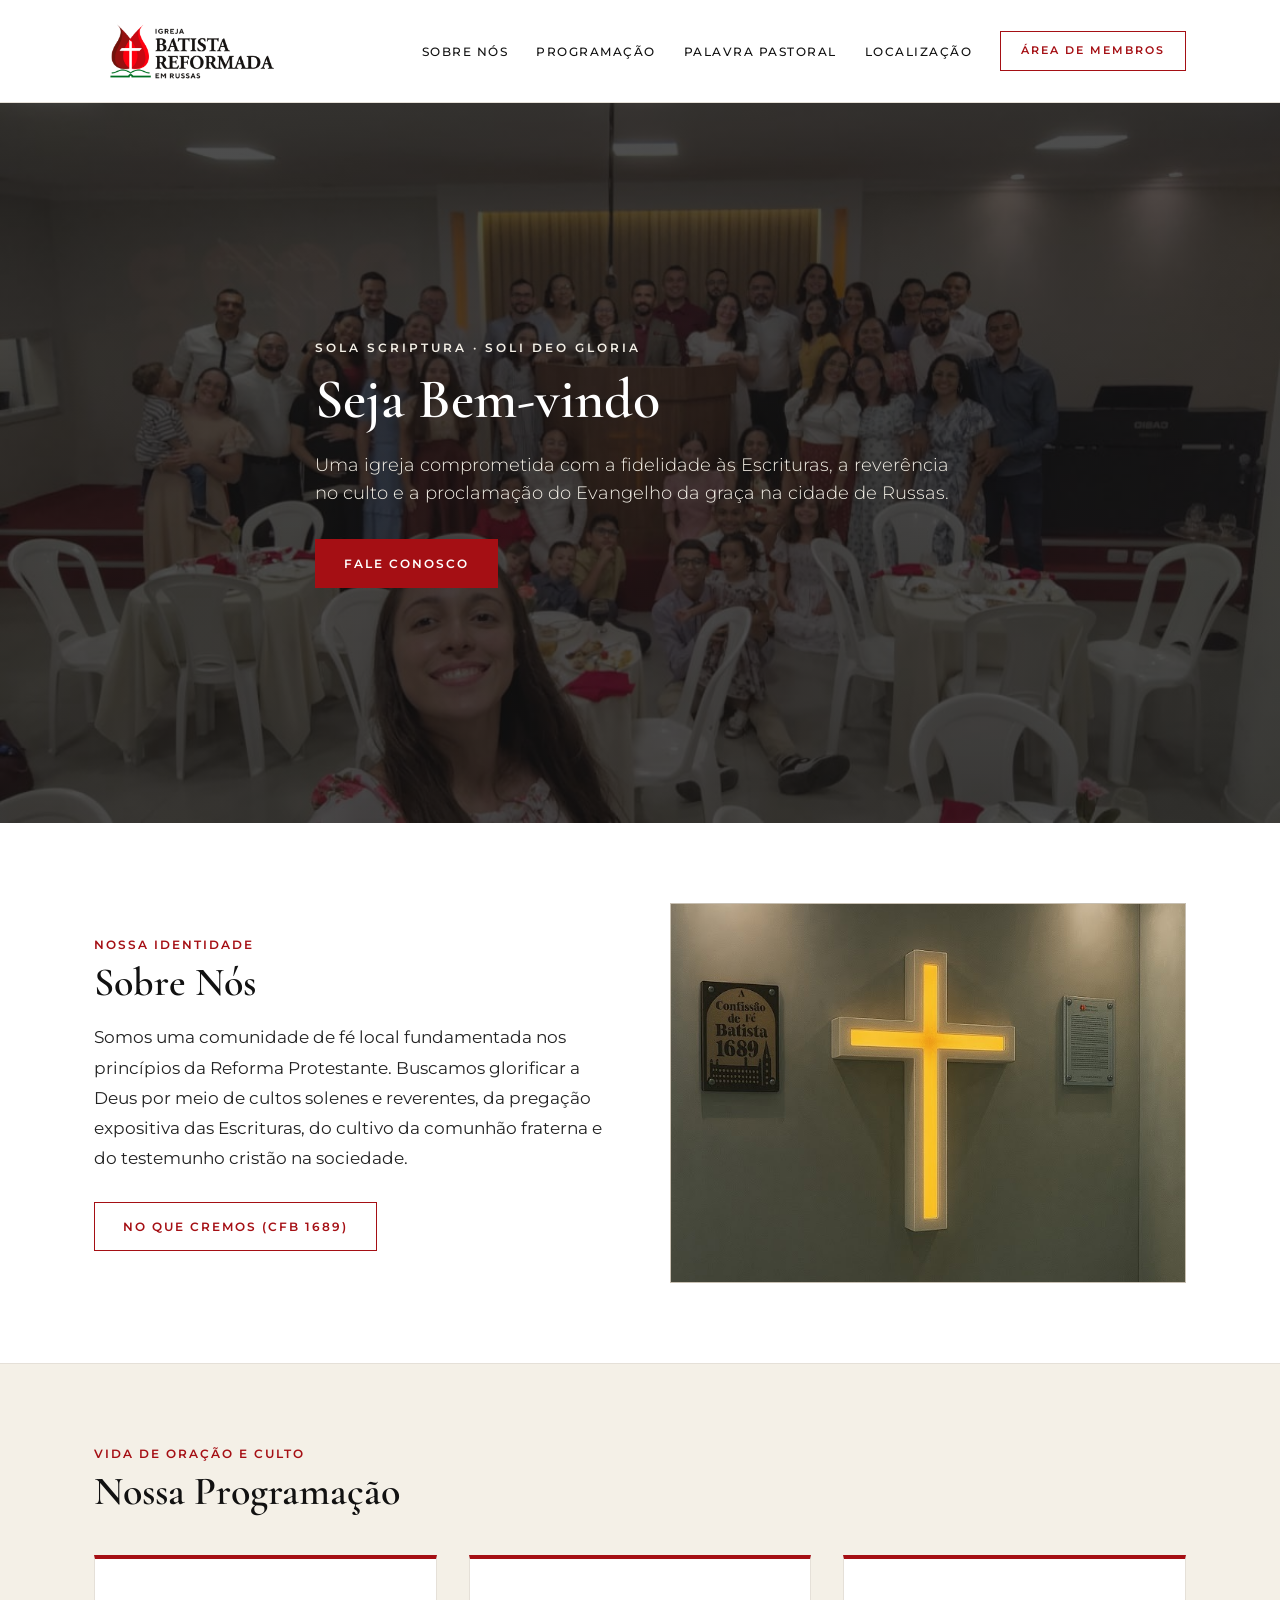
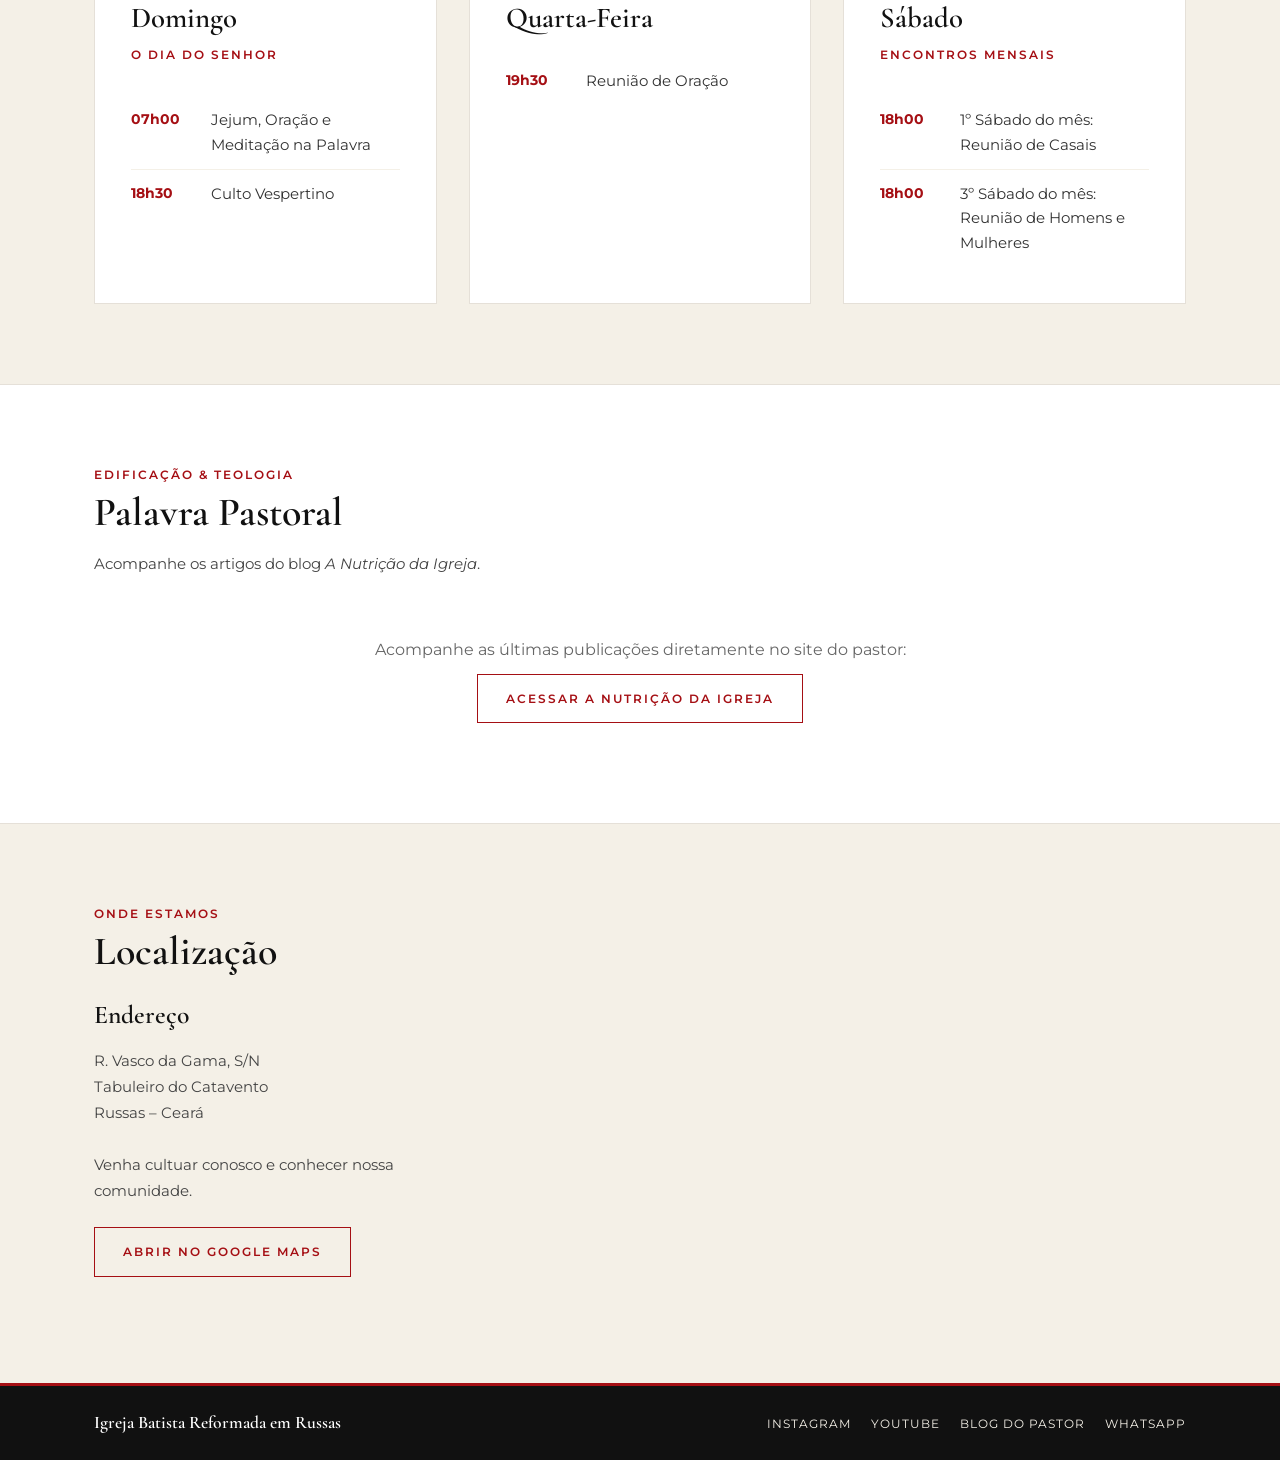
==== site/index.html @ bd8c560e "Add files via upload" ====
<!DOCTYPE html>
<html lang="pt-BR">
<head>
    <meta charset="UTF-8">
    <meta name="viewport" content="width=device-width, initial-scale=1.0">
    <link rel="icon" type="image/png" href="img/favicon.png">
    <title>IBR Russas</title>

    <link rel="preconnect" href="https://fonts.googleapis.com">
    <link rel="preconnect" href="https://fonts.gstatic.com" crossorigin>
    <link href="https://fonts.googleapis.com/css2?family=Cormorant+Garamond:wght@400;600;700&family=Montserrat:wght@400;500;600;700&display=swap" rel="stylesheet">

    <style>
        :root {
            --vermelho-profundo: #A50F14;
            --vermelho-vivo: #F20D18;
            --bordo: #6F1012;
            --verde-institucional: #087C2B;
            --preto: #111111;
            --branco: #FFFFFF;
            --marfim: #F4F0E7;
            --cinza-suave: #E5E0D8;
            
            --fonte-display: 'Cormorant Garamond', Georgia, serif;
            --fonte-sans: 'Montserrat', -apple-system, BlinkMacSystemFont, sans-serif;
        }

        * {
            margin: 0;
            padding: 0;
            box-sizing: border-box;
        }

        html {
            scroll-behavior: smooth;
        }

        body {
            font-family: var(--fonte-sans);
            background-color: var(--branco);
            color: var(--preto);
            line-height: 1.6;
            -webkit-font-smoothing: antialiased;
        }

        h1, h2, h3, h4 {
            font-family: var(--fonte-display);
            font-weight: 600;
            color: var(--preto);
        }

        a {
            text-decoration: none;
            color: inherit;
            transition: all 0.3s ease;
        }

        img {
            max-width: 100%;
            height: auto;
            display: block;
        }

        .container {
            max-width: 1140px;
            margin: 0 auto;
            padding: 0 24px;
        }

        .btn {
            display: inline-block;
            font-family: var(--fonte-sans);
            font-size: 0.75rem;
            font-weight: 600;
            text-transform: uppercase;
            letter-spacing: 2px;
            padding: 14px 28px;
            border: 1px solid transparent;
            cursor: pointer;
            transition: all 0.3s ease;
        }

        .btn-primary {
            background-color: var(--vermelho-profundo);
            color: var(--branco);
        }

        .btn-primary:hover {
            background-color: var(--bordo);
        }

        .btn-outline {
            border-color: var(--vermelho-profundo);
            color: var(--vermelho-profundo);
            background: transparent;
        }

        .btn-outline:hover {
            background-color: var(--vermelho-profundo);
            color: var(--branco);
        }

        .img-placeholder {
            background-color: #DCD6CD;
            border: 1px solid #C8C0B3;
            display: flex;
            align-items: center;
            justify-content: center;
            color: #666;
            font-size: 0.85rem;
            text-transform: uppercase;
            letter-spacing: 1px;
            min-height: 250px;
        }

        /*HEADER*/
        header {
            background-color: var(--branco);
            border-bottom: 1px solid var(--cinza-suave);
            position: sticky;
            top: 0;
            z-index: 1000;
        }

        .header-container {
            display: flex;
            justify-content: space-between;
            align-items: center;
            padding: 16px 24px;
        }

        .logo-text {
            font-family: var(--fonte-display);
            font-size: 1.3rem;
            font-weight: 700;
            color: var(--vermelho-profundo);
            text-transform: uppercase;
            letter-spacing: 1px;
            line-height: 1.1;
        }

        .logo-text span {
            display: block;
            font-family: var(--fonte-sans);
            font-size: 0.65rem;
            color: var(--preto);
            letter-spacing: 2px;
            margin-top: 2px;
        }

        nav ul {
            display: flex;
            list-style: none;
            gap: 28px;
            align-items: center;
        }

        nav a {
            font-size: 0.75rem;
            text-transform: uppercase;
            letter-spacing: 1.5px;
            font-weight: 500;
            color: var(--preto);
        }

        nav a:hover {
            color: var(--vermelho-profundo);
        }

        .nav-btn {
            font-size: 0.7rem;
            padding: 10px 20px;
        }

        /*BANNER PRINCIPAL*/
        .hero {
            position: relative;
            min-height: 80vh;
            display: flex;
            align-items: center;
            background: linear-gradient(rgba(17, 17, 17, 0.75), rgba(17, 17, 17, 0.75)), 
                        url('img/Banner.jpeg') center/cover no-repeat;
            background-color: var(--preto);
            color: var(--branco);
            padding: 80px 0;
        }

        .hero-content {
            max-width: 650px;
        }

        .hero-subtitle {
            font-size: 0.75rem;
            text-transform: uppercase;
            letter-spacing: 3px;
            color: var(--marfim);
            font-weight: 600;
            margin-bottom: 12px;
            display: block;
        }

        .hero-title {
            font-size: 3.5rem;
            line-height: 1.1;
            margin-bottom: 20px;
            color: var(--branco);
        }

        .hero-description {
            font-size: 1.1rem;
            color: var(--marfim);
            margin-bottom: 32px;
            font-weight: 300;
        }

        /* SOBRE NÓS E SEÇÕES */
        .about {
            padding: 80px 0;
        }

        .about-grid {
            display: grid;
            grid-template-columns: 1fr 1fr;
            gap: 60px;
            align-items: center;
        }

        .section-tag {
            font-size: 0.75rem;
            text-transform: uppercase;
            letter-spacing: 2px;
            color: var(--vermelho-profundo);
            font-weight: 600;
            display: block;
            margin-bottom: 4px;
        }

        .section-title {
            font-size: 2.5rem;
            margin-bottom: 16px;
            line-height: 1.2;
        }

        .about-text {
            font-size: 1.05rem;
            color: #222;
            line-height: 1.8;
            margin-bottom: 28px;
        }

        .about-image {
            height: 380px;
            width: 100%;
        }

        /* PROGRAMAÇÃO E BLOG */
        .schedule {
            background-color: var(--marfim);
            padding: 80px 0;
            border-top: 1px solid var(--cinza-suave);
            border-bottom: 1px solid var(--cinza-suave);
        }

        .schedule-header {
            margin-bottom: 40px;
        }

        .schedule-grid {
            display: grid;
            grid-template-columns: repeat(auto-fit, minmax(300px, 1fr));
            gap: 32px;
        }

        .schedule-card {
            background-color: var(--branco);
            padding: 36px;
            border: 1px solid var(--cinza-suave);
            border-top: 4px solid var(--vermelho-profundo);
            display: flex;
            flex-direction: column;
            justify-content: flex-start; /* Alinha todo o conteúdo no topo */
            gap: 12px;                  /* Garante um espaçamento uniforme interno */
        }

        .schedule-card h3 {
            font-size: 1.8rem;
            margin-bottom: 4px;
        }

        .schedule-card .day-subtitle {
            font-size: 0.75rem;
            text-transform: uppercase;
            letter-spacing: 2px;
            color: var(--vermelho-profundo);
            font-weight: 600;
            margin-bottom: 20px;
            display: block;
        }

        .schedule-item {
            display: flex;
            gap: 20px;
            padding: 12px 0;
            border-bottom: 1px solid var(--marfim);
        }

        .schedule-item:last-child {
            border-bottom: none;
        }

        .schedule-time {
            font-family: var(--fonte-sans);
            font-weight: 700;
            font-size: 0.9rem;
            color: var(--vermelho-profundo);
            min-width: 60px;
        }

        .schedule-desc {
            font-size: 0.95rem;
            color: #333;
        }

        /* LOCALIZAÇÃO */
        .location {
            padding: 80px 0;
        }

        .location-grid {
            display: grid;
            grid-template-columns: 1fr 2fr;
            gap: 48px;
            margin-top: 20px;
        }

        .location-info h3 {
            font-size: 1.6rem;
            margin-bottom: 12px;
        }

        .location-info p {
            color: #444;
            font-size: 0.95rem;
            margin-bottom: 24px;
            line-height: 1.7;
        }

        .map-frame {
            width: 100%;
            height: 300px;
            border: 1px solid var(--cinza-suave);
        }

        /* FOOTER */
        footer {
            background-color: var(--preto);
            color: var(--marfim);
            padding: 24px 0;
            border-top: 3px solid var(--vermelho-profundo);
        }

        .footer-flex {
            display: flex;
            justify-content: space-between;
            align-items: center;
        }

        .footer-brand h2 {
            color: var(--branco);
            font-size: 1.1rem;
            line-height: 1.2;
        }

        .footer-brand p {
            font-size: 0.65rem;
            text-transform: uppercase;
            letter-spacing: 1.5px;
            color: #888;
            margin-top: 2px;
        }

        .social-links {
            display: flex;
            gap: 20px;
            list-style: none;
        }

        .social-links a {
            color: var(--marfim);
            font-size: 0.75rem;
            text-transform: uppercase;
            letter-spacing: 1px;
        }

        .social-links a:hover {
            color: var(--vermelho-profundo);
        }

        @media (max-width: 900px) {
            .about-grid, .location-grid {
                grid-template-columns: 1fr;
                gap: 32px;
            }

            .hero-title {
                font-size: 2.5rem;
            }

            .footer-flex {
                flex-direction: column;
                gap: 16px;
                text-align: center;
            }

            nav ul {
                display: none;
            }
        }
    </style>
</head>
<body>

    <!-- CABEÇALHO -->
    <header>
        <div class="container header-container">
            <a href="#" class="logo">
                <img src="img\Logo Horizontal Fonte Preta.png" alt="logo" style="height: 70px; margin-left: 12px;">
            </a>

            <nav>
                <ul>
                    <li><a href="#sobre">Sobre Nós</a></li>
                    <li><a href="#programacao">Programação</a></li>
                    <li><a href="#blog">Palavra Pastoral</a></li>
                    <li><a href="#localizacao">Localização</a></li>
                    <li>
                        <a href="#" class="btn btn-outline nav-btn">Área de Membros</a>
                    </li>
                </ul>
            </nav>
        </div>
    </header>

    <main>
        <!-- BANNER COM IMAGEM DE FUNDO -->
        <section class="hero">
            <div class="container">
                <div class="hero-content">
                    <span class="hero-subtitle">Sola Scriptura · Soli Deo Gloria</span>
                    <h1 class="hero-title">Seja Bem-vindo</h1>
                    <p class="hero-description">
                        Uma igreja comprometida com a fidelidade às Escrituras, a reverência no culto e a proclamação do Evangelho da graça na cidade de Russas.
                    </p>
                    <a href="https://wa.me/5588988250560" target="_blank" rel="noopener noreferrer" class="btn btn-primary">
                        Fale Conosco
                    </a>
                </div>
            </div>
        </section>

        <!-- SOBRE NÓS -->
        <section id="sobre" class="about">
            <div class="container about-grid">
                <div class="about-content">
                    <span class="section-tag">Nossa Identidade</span>
                    <h2 class="section-title">Sobre Nós</h2>
                    <p class="about-text">
                        Somos uma comunidade de fé local fundamentada nos princípios da Reforma Protestante. Buscamos glorificar a Deus por meio de cultos solenes e reverentes, da pregação expositiva das Escrituras, do cultivo da comunhão fraterna e do testemunho cristão na sociedade.
                    </p>
                    <a href="https://oestandartedecristo.com/wp-content/uploads/2019/04/Confiss%C3%A3o-de-F%C3%A9-Batista-de-1689-Um-Catecismo-Puritano-por-C.H.-Spurgeon-Vers%C3%A3o-EC.pdf" target="_blank" rel="noopener noreferrer" class="btn btn-outline">
                        No que Cremos (CFB 1689)
                    </a>
                </div>
                <div class="about-image">
                    <div class="img-placeholder" style="height: 100%;">
                        <img src="img\Cruz.jpg" alt="Foto Interna da Igreja" style="height: 100%; width: 100%; object-fit: cover; object-position: center">
                    </div>
                </div>
            </div>
        </section>

        <!-- PROGRAMAÇÃO -->
        <section id="programacao" class="schedule">
            <div class="container">
                <div class="schedule-header">
                    <span class="section-tag">Vida de Oração e Culto</span>
                    <h2 class="section-title">Nossa Programação</h2>
                </div>

                <div class="schedule-grid">
                    <!-- Domingo -->
                    <div class="schedule-card">
                        <div>
                            <h3>Domingo</h3>
                            <span class="day-subtitle">O Dia do Senhor</span>
                        </div>
                        <div>
                            <div class="schedule-item">
                                <span class="schedule-time">07h00</span>
                                <span class="schedule-desc">Jejum, Oração e Meditação na Palavra</span>
                            </div>
                            <div class="schedule-item">
                                <span class="schedule-time">18h30</span>
                                <span class="schedule-desc">Culto Vespertino</span>
                            </div>
                        </div>
                    </div>

                    <!-- Quarta-Feira -->
                    <div class="schedule-card">
                        <div>
                            <h3>Quarta-Feira</h3>
                        </div>
                        <div>
                            <div class="schedule-item">
                                <span class="schedule-time">19h30</span>
                                <span class="schedule-desc">Reunião de Oração</span>
                            </div>
                        </div>
                    </div>

                    <!-- Sábado -->
                    <div class="schedule-card">
                        <div>
                            <h3>Sábado</h3>
                            <span class="day-subtitle">Encontros Mensais</span>
                        </div>
                        <div>
                            <div class="schedule-item">
                                <span class="schedule-time">18h00</span>
                                <span class="schedule-desc">1º Sábado do mês: Reunião de Casais</span>
                            </div>
                            <div class="schedule-item">
                                <span class="schedule-time">18h00</span>
                                <span class="schedule-desc">3º Sábado do mês: Reunião de Homens e Mulheres</span>
                            </div>
                        </div>
                    </div>
                </div>
            </div>
        </section>

        <!-- SEÇÃO BLOG DO PASTOR (PALAVRA PASTORAL) -->
        <section id="blog" class="about" style="background-color: var(--branco);">
            <div class="container">
                <div class="schedule-header">
                    <span class="section-tag">Edificação & Teologia</span>
                    <h2 class="section-title">Palavra Pastoral</h2>
                    <p style="color: #444; font-size: 0.95rem; margin-top: 4px;">
                        Acompanhe os artigos do blog <em>A Nutrição da Igreja</em>.
                    </p>
                </div>

                <div id="blog-posts-container" class="schedule-grid">
                    <p style="color: #666; font-style: italic;">Carregando os artigos recentes...</p>
                </div>
            </div>
        </section>

        <!-- LOCALIZAÇÃO -->
        <section id="localizacao" class="location" style="background-color: var(--marfim); border-top: 1px solid var(--cinza-suave);">
            <div class="container">
                <span class="section-tag">Onde Estamos</span>
                <h2 class="section-title">Localização</h2>

                <div class="location-grid">
                    <div class="location-info">
                        <h3>Endereço</h3>
                        <p>
                            R. Vasco da Gama, S/N<br>
                            Tabuleiro do Catavento<br>
                            Russas – Ceará<br><br>
                            Venha cultuar conosco e conhecer nossa comunidade.
                        </p>
                        <!-- Botão com o link exato fornecido -->
                        <a href="https://maps.app.goo.gl/zokhTsMsdUJMQXrx9" target="_blank" rel="noopener noreferrer" class="btn btn-outline">
                            Abrir no Google Maps
                        </a>
                    </div>
                    <div class="location-media">
                        <!-- Mapa Interativo apontando para a localização da igreja -->
                        <iframe 
                            class="map-frame"
                            src="https://maps.google.com/maps?q=Igreja+Batista+Reformada+em+Russas,+R.+Vasco+da+Gama,+Tabuleiro+do+Catavento,+Russas+-+CE&t=&z=17&ie=UTF8&iwloc=&output=embed" 
                            width="100%" 
                            height="300" 
                            style="border:0;" 
                            allowfullscreen="" 
                            loading="lazy" 
                            referrerpolicy="no-referrer-when-downgrade">
                        </iframe>
                    </div>
                </div>
            </div>
        </section>
    </main>

    <!-- RODAPÉ -->
    <footer>
        <div class="container footer-flex">
            <div class="footer-brand">
                <h2>Igreja Batista Reformada em Russas</h2>
            </div>

            <ul class="social-links">
                <li><a href="https://www.instagram.com/ibrrussas/" target="_blank">Instagram</a></li>
                <li><a href="https://www.youtube.com/@ibrrussas" target="_blank">YouTube</a></li>
                <li><a href="https://anutricaodaigreja.com/blog/" target="_blank">Blog do Pastor</a></li>
                <li><a href="https://wa.me/5588988250560" target="_blank">WhatsApp</a></li>
            </ul>
        </div>
    </footer>

<!-- SCRIPT DE INTEGRAÇÃO DIRETA VIA API NATIVA DO WORDPRESS -->
<script>
    document.addEventListener('DOMContentLoaded', () => {
        // Endereço da API nativa do WordPress do blog
        const wpApiUrl = 'https://anutricaodaigreja.com/blog/wp-json/wp/v2/posts?per_page=3';

        fetch(wpApiUrl)
            .then(response => {
                if (!response.ok) throw new Error('Não foi possível conectar ao blog');
                return response.json();
            })
            .then(posts => {
                const container = document.getElementById('blog-posts-container');
                
                if (!posts || posts.length === 0) {
                    container.innerHTML = '<p style="color: #666;">Nenhum artigo encontrado no momento.</p>';
                    return;
                }

                container.innerHTML = '';

                posts.forEach(post => {
                    // Formata a data do post
                    const dateFormatted = new Date(post.date).toLocaleDateString('pt-BR', {
                        day: '2-digit',
                        month: 'short',
                        year: 'numeric'
                    });

                    // Remove tags HTML do resumo e limita o tamanho
                    const tempDiv = document.createElement('div');
                    tempDiv.innerHTML = post.excerpt.rendered;
                    const cleanSnippet = tempDiv.textContent.trim().substring(0, 110) + '...';

                    // Constrói o card seguindo o Design System
                    const card = document.createElement('div');
                    card.className = 'schedule-card';
                    card.style.borderTopColor = 'var(--bordo)';
                    card.innerHTML = `
                        <div>
                            <span class="day-subtitle">${dateFormatted}</span>
                            <h3 style="font-size: 1.35rem; margin-bottom: 12px; line-height: 1.25;">${post.title.rendered}</h3>
                            <p style="font-size: 0.9rem; color: #444; margin-bottom: 20px; line-height: 1.6;">${cleanSnippet}</p>
                        </div>
                        <div>
                            <a href="${post.link}" target="_blank" rel="noopener noreferrer" class="btn btn-outline" style="padding: 10px 18px; font-size: 0.65rem; width: 100%; text-align: center;">
                                Ler no Blog &rarr;
                            </a>
                        </div>
                    `;
                    container.appendChild(card);
                });
            })
            .catch(err => {
                console.error('Erro ao carregar o blog:', err);
                const container = document.getElementById('blog-posts-container');
                container.innerHTML = `
                    <div style="grid-column: 1 / -1; text-align: center; padding: 20px;">
                        <p style="color: #666; margin-bottom: 12px;">Acompanhe as últimas publicações diretamente no site do pastor:</p>
                        <a href="https://anutricaodaigreja.com/blog/" target="_blank" rel="noopener noreferrer" class="btn btn-outline">
                            Acessar A Nutrição da Igreja
                        </a>
                    </div>
                `;
            });
    });
</script>
</body>
</html>
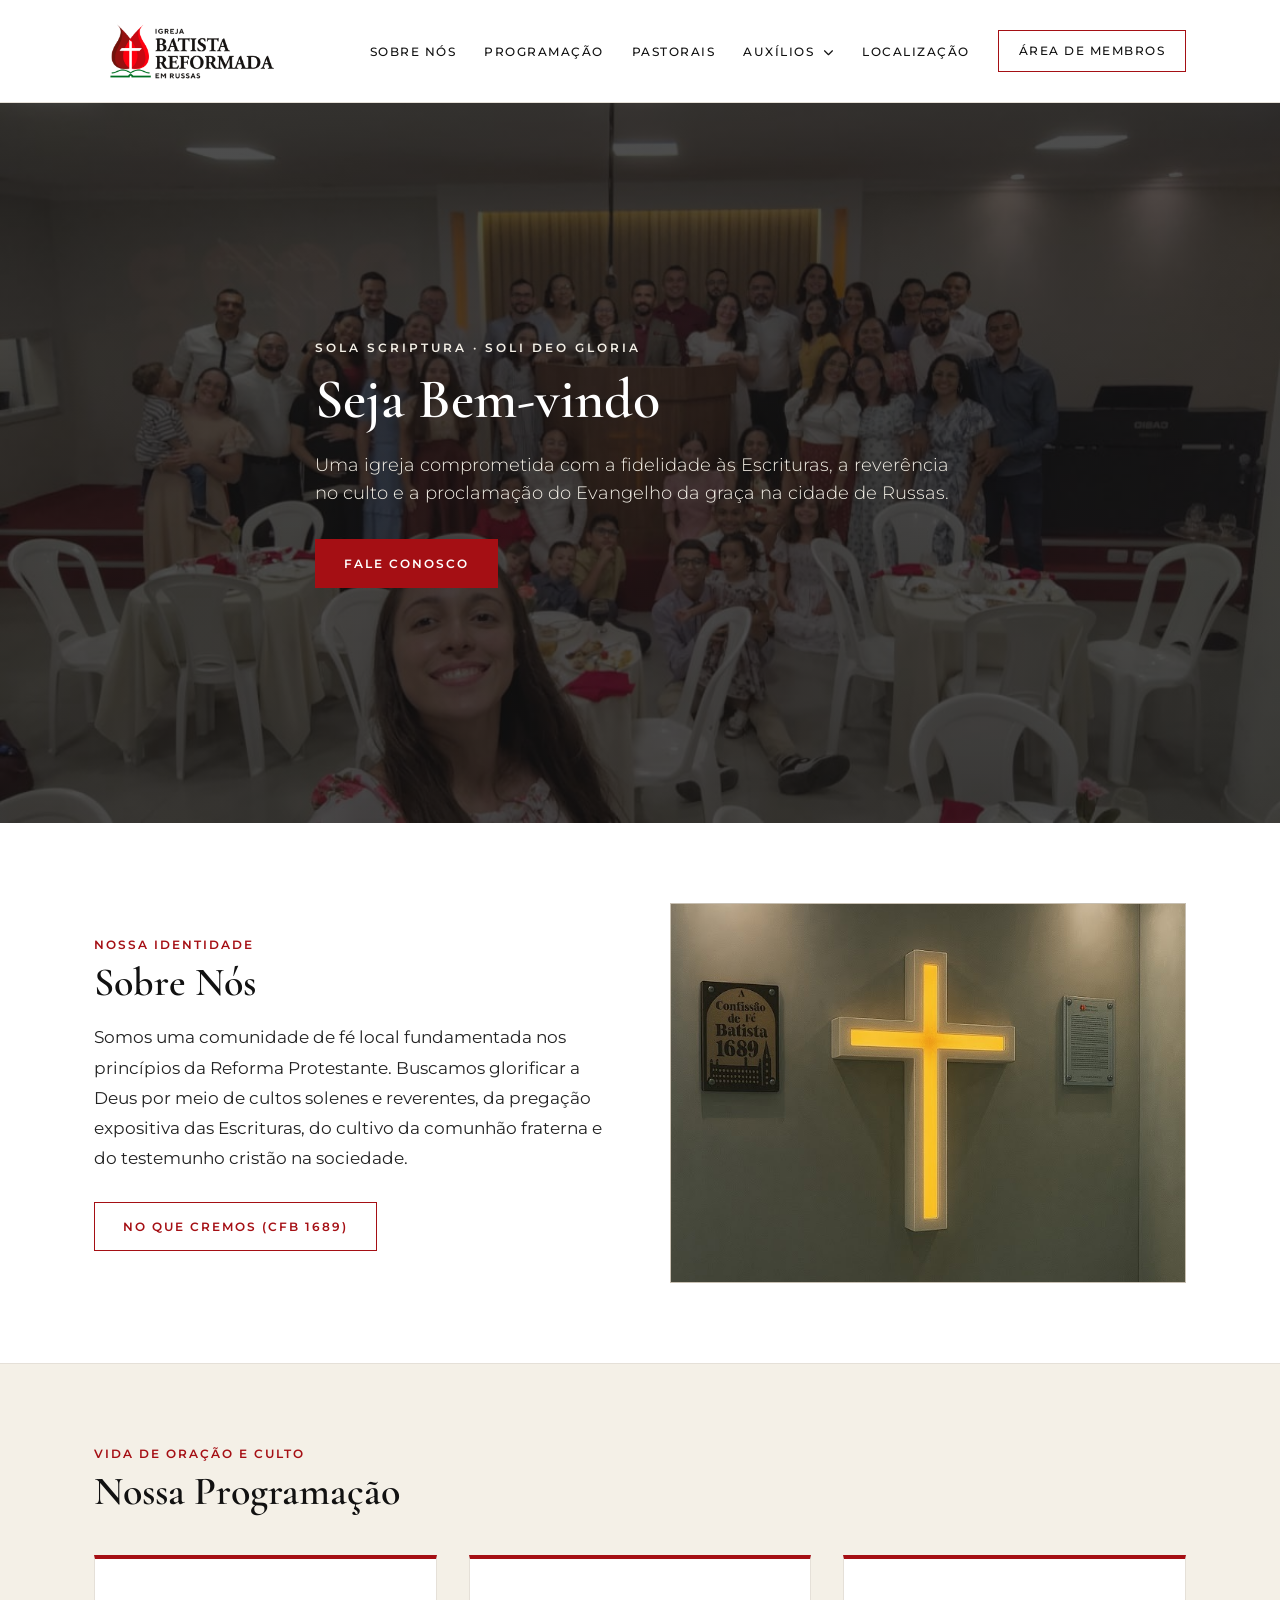
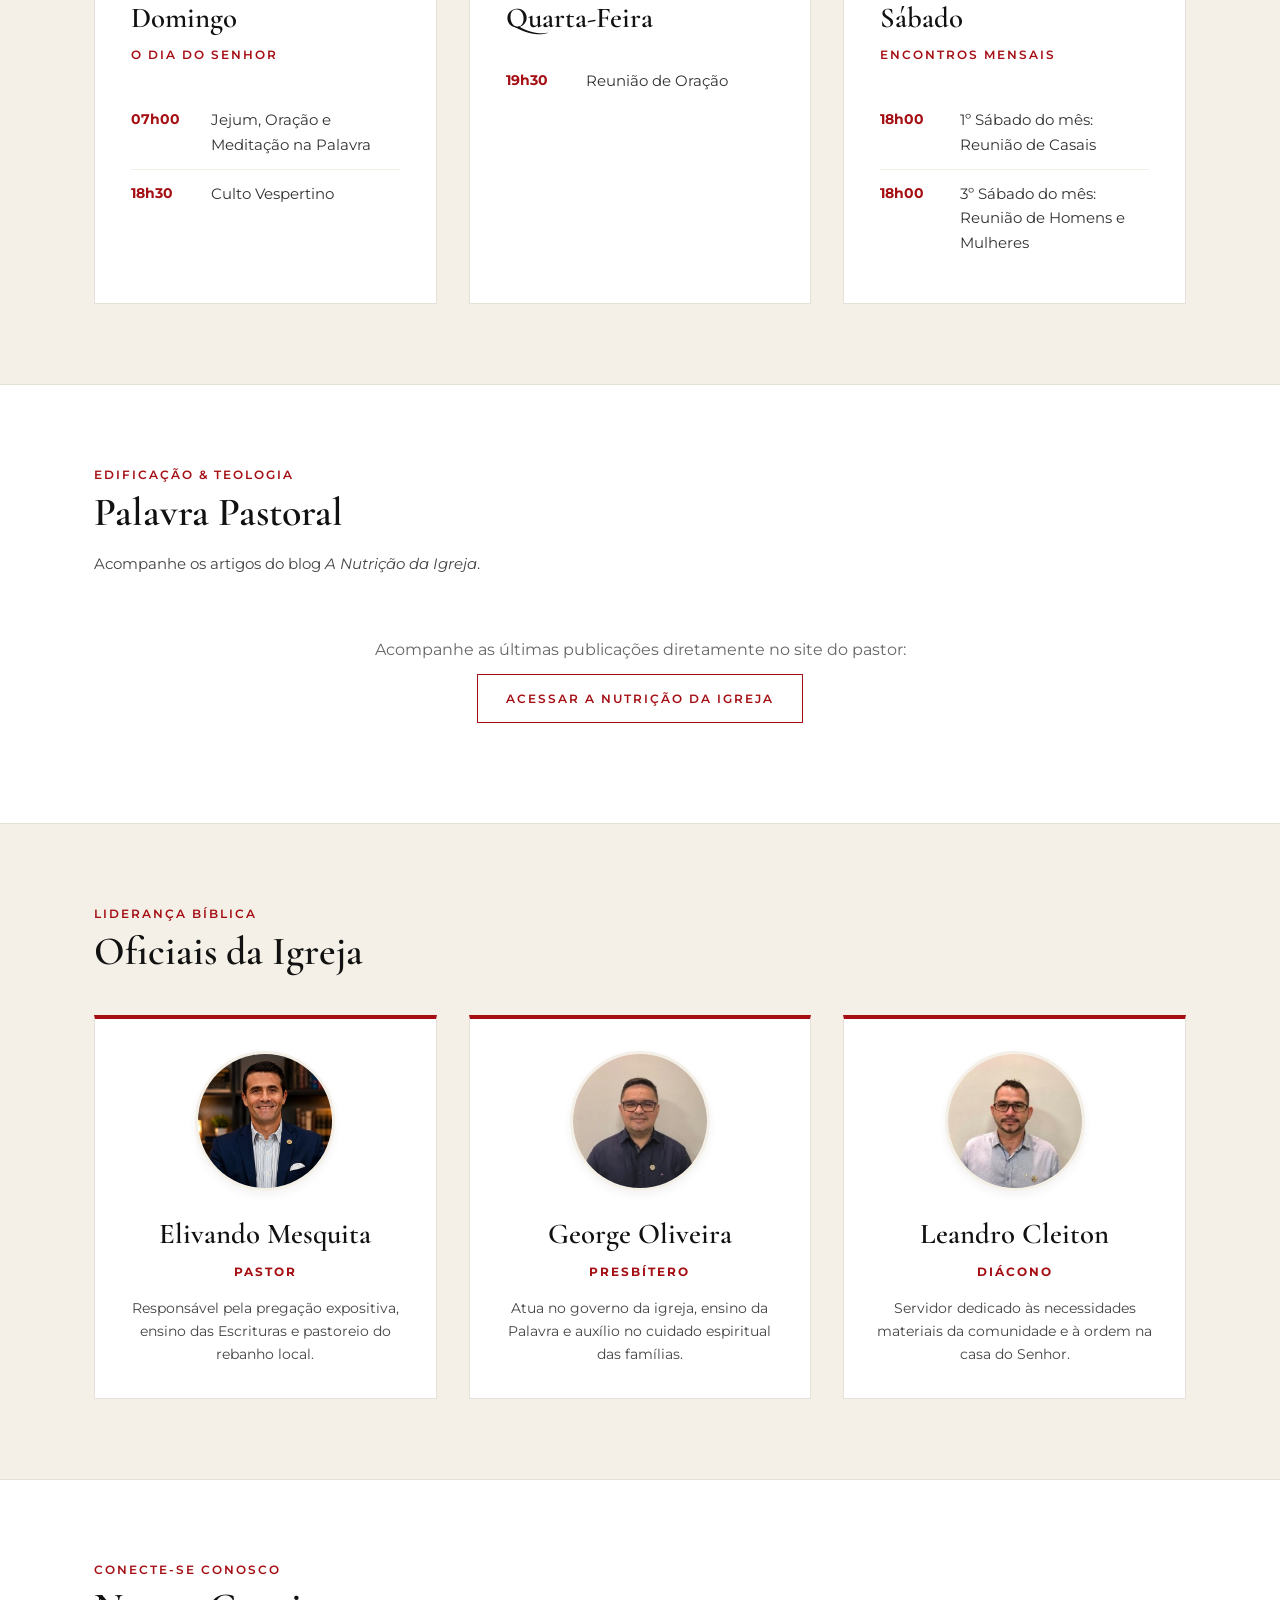
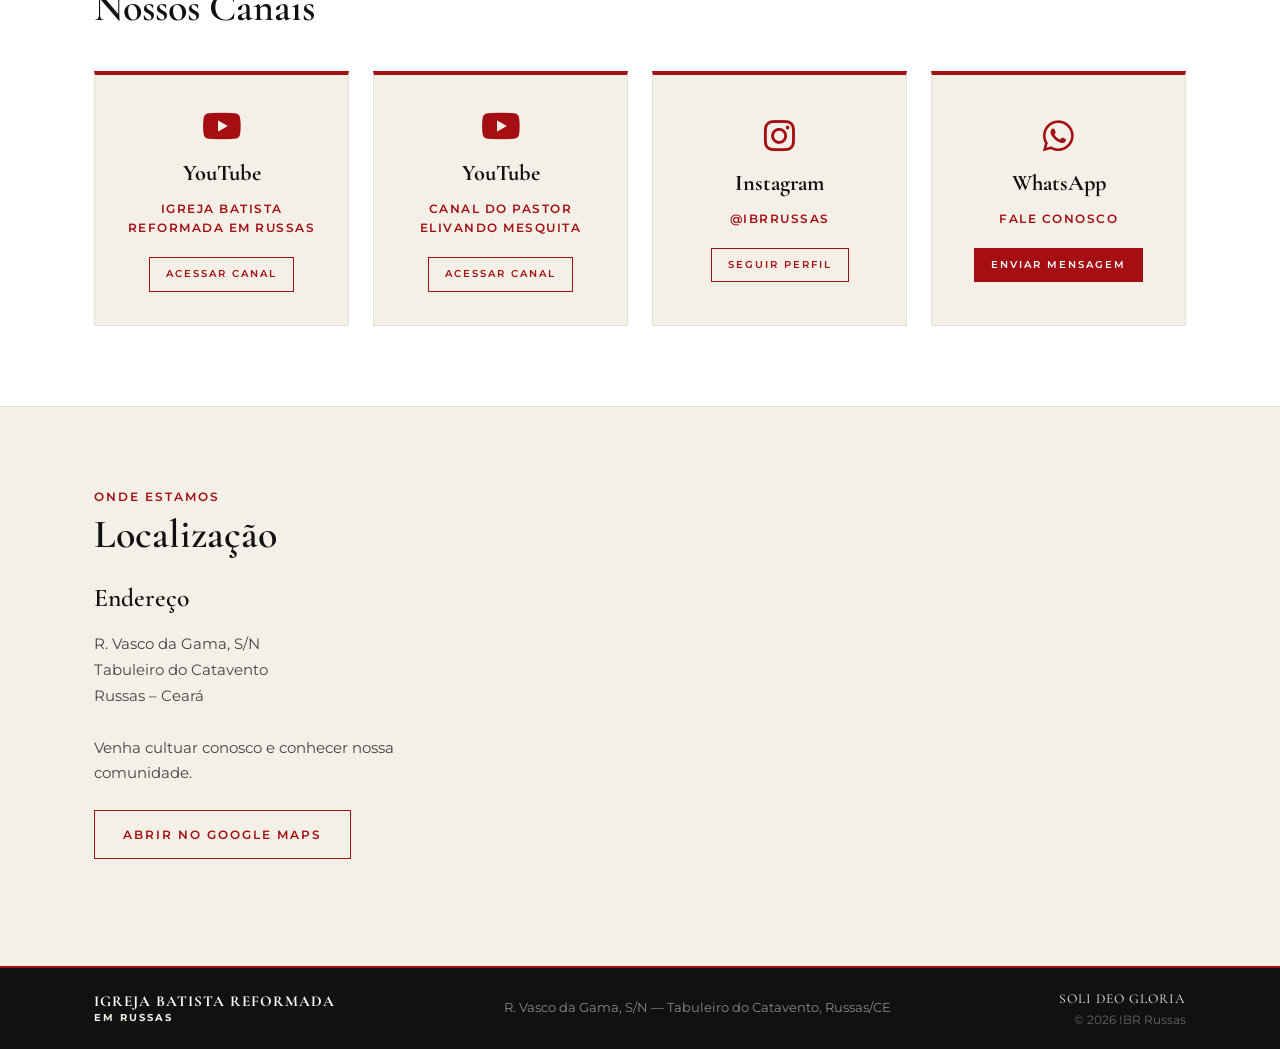
==== commit d82b333d: "feat(homepage): aprimora conteúdo, navegação e estrutura" ====
--- a/site/index.html
+++ b/site/index.html
@@ -9,414 +9,9 @@
     <link rel="preconnect" href="https://fonts.googleapis.com">
     <link rel="preconnect" href="https://fonts.gstatic.com" crossorigin>
     <link href="https://fonts.googleapis.com/css2?family=Cormorant+Garamond:wght@400;600;700&family=Montserrat:wght@400;500;600;700&display=swap" rel="stylesheet">
-
-    <style>
-        :root {
-            --vermelho-profundo: #A50F14;
-            --vermelho-vivo: #F20D18;
-            --bordo: #6F1012;
-            --verde-institucional: #087C2B;
-            --preto: #111111;
-            --branco: #FFFFFF;
-            --marfim: #F4F0E7;
-            --cinza-suave: #E5E0D8;
-            
-            --fonte-display: 'Cormorant Garamond', Georgia, serif;
-            --fonte-sans: 'Montserrat', -apple-system, BlinkMacSystemFont, sans-serif;
-        }
-
-        * {
-            margin: 0;
-            padding: 0;
-            box-sizing: border-box;
-        }
-
-        html {
-            scroll-behavior: smooth;
-        }
-
-        body {
-            font-family: var(--fonte-sans);
-            background-color: var(--branco);
-            color: var(--preto);
-            line-height: 1.6;
-            -webkit-font-smoothing: antialiased;
-        }
-
-        h1, h2, h3, h4 {
-            font-family: var(--fonte-display);
-            font-weight: 600;
-            color: var(--preto);
-        }
-
-        a {
-            text-decoration: none;
-            color: inherit;
-            transition: all 0.3s ease;
-        }
-
-        img {
-            max-width: 100%;
-            height: auto;
-            display: block;
-        }
-
-        .container {
-            max-width: 1140px;
-            margin: 0 auto;
-            padding: 0 24px;
-        }
-
-        .btn {
-            display: inline-block;
-            font-family: var(--fonte-sans);
-            font-size: 0.75rem;
-            font-weight: 600;
-            text-transform: uppercase;
-            letter-spacing: 2px;
-            padding: 14px 28px;
-            border: 1px solid transparent;
-            cursor: pointer;
-            transition: all 0.3s ease;
-        }
-
-        .btn-primary {
-            background-color: var(--vermelho-profundo);
-            color: var(--branco);
-        }
-
-        .btn-primary:hover {
-            background-color: var(--bordo);
-        }
-
-        .btn-outline {
-            border-color: var(--vermelho-profundo);
-            color: var(--vermelho-profundo);
-            background: transparent;
-        }
-
-        .btn-outline:hover {
-            background-color: var(--vermelho-profundo);
-            color: var(--branco);
-        }
-
-        .img-placeholder {
-            background-color: #DCD6CD;
-            border: 1px solid #C8C0B3;
-            display: flex;
-            align-items: center;
-            justify-content: center;
-            color: #666;
-            font-size: 0.85rem;
-            text-transform: uppercase;
-            letter-spacing: 1px;
-            min-height: 250px;
-        }
-
-        /*HEADER*/
-        header {
-            background-color: var(--branco);
-            border-bottom: 1px solid var(--cinza-suave);
-            position: sticky;
-            top: 0;
-            z-index: 1000;
-        }
-
-        .header-container {
-            display: flex;
-            justify-content: space-between;
-            align-items: center;
-            padding: 16px 24px;
-        }
-
-        .logo-text {
-            font-family: var(--fonte-display);
-            font-size: 1.3rem;
-            font-weight: 700;
-            color: var(--vermelho-profundo);
-            text-transform: uppercase;
-            letter-spacing: 1px;
-            line-height: 1.1;
-        }
-
-        .logo-text span {
-            display: block;
-            font-family: var(--fonte-sans);
-            font-size: 0.65rem;
-            color: var(--preto);
-            letter-spacing: 2px;
-            margin-top: 2px;
-        }
-
-        nav ul {
-            display: flex;
-            list-style: none;
-            gap: 28px;
-            align-items: center;
-        }
-
-        nav a {
-            font-size: 0.75rem;
-            text-transform: uppercase;
-            letter-spacing: 1.5px;
-            font-weight: 500;
-            color: var(--preto);
-        }
-
-        nav a:hover {
-            color: var(--vermelho-profundo);
-        }
-
-        .nav-btn {
-            font-size: 0.7rem;
-            padding: 10px 20px;
-        }
-
-        /*BANNER PRINCIPAL*/
-        .hero {
-            position: relative;
-            min-height: 80vh;
-            display: flex;
-            align-items: center;
-            background: linear-gradient(rgba(17, 17, 17, 0.75), rgba(17, 17, 17, 0.75)), 
-                        url('img/Banner.jpeg') center/cover no-repeat;
-            background-color: var(--preto);
-            color: var(--branco);
-            padding: 80px 0;
-        }
-
-        .hero-content {
-            max-width: 650px;
-        }
-
-        .hero-subtitle {
-            font-size: 0.75rem;
-            text-transform: uppercase;
-            letter-spacing: 3px;
-            color: var(--marfim);
-            font-weight: 600;
-            margin-bottom: 12px;
-            display: block;
-        }
-
-        .hero-title {
-            font-size: 3.5rem;
-            line-height: 1.1;
-            margin-bottom: 20px;
-            color: var(--branco);
-        }
-
-        .hero-description {
-            font-size: 1.1rem;
-            color: var(--marfim);
-            margin-bottom: 32px;
-            font-weight: 300;
-        }
-
-        /* SOBRE NÓS E SEÇÕES */
-        .about {
-            padding: 80px 0;
-        }
-
-        .about-grid {
-            display: grid;
-            grid-template-columns: 1fr 1fr;
-            gap: 60px;
-            align-items: center;
-        }
-
-        .section-tag {
-            font-size: 0.75rem;
-            text-transform: uppercase;
-            letter-spacing: 2px;
-            color: var(--vermelho-profundo);
-            font-weight: 600;
-            display: block;
-            margin-bottom: 4px;
-        }
-
-        .section-title {
-            font-size: 2.5rem;
-            margin-bottom: 16px;
-            line-height: 1.2;
-        }
-
-        .about-text {
-            font-size: 1.05rem;
-            color: #222;
-            line-height: 1.8;
-            margin-bottom: 28px;
-        }
-
-        .about-image {
-            height: 380px;
-            width: 100%;
-        }
-
-        /* PROGRAMAÇÃO E BLOG */
-        .schedule {
-            background-color: var(--marfim);
-            padding: 80px 0;
-            border-top: 1px solid var(--cinza-suave);
-            border-bottom: 1px solid var(--cinza-suave);
-        }
-
-        .schedule-header {
-            margin-bottom: 40px;
-        }
-
-        .schedule-grid {
-            display: grid;
-            grid-template-columns: repeat(auto-fit, minmax(300px, 1fr));
-            gap: 32px;
-        }
-
-        .schedule-card {
-            background-color: var(--branco);
-            padding: 36px;
-            border: 1px solid var(--cinza-suave);
-            border-top: 4px solid var(--vermelho-profundo);
-            display: flex;
-            flex-direction: column;
-            justify-content: flex-start; /* Alinha todo o conteúdo no topo */
-            gap: 12px;                  /* Garante um espaçamento uniforme interno */
-        }
-
-        .schedule-card h3 {
-            font-size: 1.8rem;
-            margin-bottom: 4px;
-        }
-
-        .schedule-card .day-subtitle {
-            font-size: 0.75rem;
-            text-transform: uppercase;
-            letter-spacing: 2px;
-            color: var(--vermelho-profundo);
-            font-weight: 600;
-            margin-bottom: 20px;
-            display: block;
-        }
-
-        .schedule-item {
-            display: flex;
-            gap: 20px;
-            padding: 12px 0;
-            border-bottom: 1px solid var(--marfim);
-        }
-
-        .schedule-item:last-child {
-            border-bottom: none;
-        }
-
-        .schedule-time {
-            font-family: var(--fonte-sans);
-            font-weight: 700;
-            font-size: 0.9rem;
-            color: var(--vermelho-profundo);
-            min-width: 60px;
-        }
-
-        .schedule-desc {
-            font-size: 0.95rem;
-            color: #333;
-        }
-
-        /* LOCALIZAÇÃO */
-        .location {
-            padding: 80px 0;
-        }
-
-        .location-grid {
-            display: grid;
-            grid-template-columns: 1fr 2fr;
-            gap: 48px;
-            margin-top: 20px;
-        }
-
-        .location-info h3 {
-            font-size: 1.6rem;
-            margin-bottom: 12px;
-        }
-
-        .location-info p {
-            color: #444;
-            font-size: 0.95rem;
-            margin-bottom: 24px;
-            line-height: 1.7;
-        }
-
-        .map-frame {
-            width: 100%;
-            height: 300px;
-            border: 1px solid var(--cinza-suave);
-        }
-
-        /* FOOTER */
-        footer {
-            background-color: var(--preto);
-            color: var(--marfim);
-            padding: 24px 0;
-            border-top: 3px solid var(--vermelho-profundo);
-        }
-
-        .footer-flex {
-            display: flex;
-            justify-content: space-between;
-            align-items: center;
-        }
-
-        .footer-brand h2 {
-            color: var(--branco);
-            font-size: 1.1rem;
-            line-height: 1.2;
-        }
-
-        .footer-brand p {
-            font-size: 0.65rem;
-            text-transform: uppercase;
-            letter-spacing: 1.5px;
-            color: #888;
-            margin-top: 2px;
-        }
-
-        .social-links {
-            display: flex;
-            gap: 20px;
-            list-style: none;
-        }
-
-        .social-links a {
-            color: var(--marfim);
-            font-size: 0.75rem;
-            text-transform: uppercase;
-            letter-spacing: 1px;
-        }
-
-        .social-links a:hover {
-            color: var(--vermelho-profundo);
-        }
-
-        @media (max-width: 900px) {
-            .about-grid, .location-grid {
-                grid-template-columns: 1fr;
-                gap: 32px;
-            }
-
-            .hero-title {
-                font-size: 2.5rem;
-            }
-
-            .footer-flex {
-                flex-direction: column;
-                gap: 16px;
-                text-align: center;
-            }
-
-            nav ul {
-                display: none;
-            }
-        }
-    </style>
+    <link rel="stylesheet" href="https://cdnjs.cloudflare.com/ajax/libs/font-awesome/6.5.1/css/all.min.css">
+
+    <link rel="stylesheet" href="style.css">
 </head>
 <body>
 
@@ -424,14 +19,25 @@
     <header>
         <div class="container header-container">
             <a href="#" class="logo">
-                <img src="img\Logo Horizontal Fonte Preta.png" alt="logo" style="height: 70px; margin-left: 12px;">
+                <img src="img/Logo Horizontal Fonte Preta.png" alt="Logo Igreja Batista Reformada" style="height: 70px; margin-left: 12px;">
             </a>
 
             <nav>
-                <ul>
+                <ul class="nav-links">
                     <li><a href="#sobre">Sobre Nós</a></li>
                     <li><a href="#programacao">Programação</a></li>
-                    <li><a href="#blog">Palavra Pastoral</a></li>
+                    <li><a href="#blog">Pastorais</a></li>
+                    
+                    <!-- Menu Suspenso: Auxílios -->
+                    <li class="dropdown">
+                        <a href="javascript:void(0)" class="dropdown-toggle">
+                            Auxílios <i class="fa-solid fa-chevron-down" style="font-size: 0.65rem; margin-left: 4px;"></i>
+                        </a>
+                        <ul class="dropdown-menu">
+                            <li><a href="#louvores">Louvores</a></li>
+                        </ul>
+                    </li>
+
                     <li><a href="#localizacao">Localização</a></li>
                     <li>
                         <a href="#" class="btn btn-outline nav-btn">Área de Membros</a>
@@ -473,7 +79,7 @@
                 </div>
                 <div class="about-image">
                     <div class="img-placeholder" style="height: 100%;">
-                        <img src="img\Cruz.jpg" alt="Foto Interna da Igreja" style="height: 100%; width: 100%; object-fit: cover; object-position: center">
+                        <img src="img/Cruz.jpg" alt="Foto Interna da Igreja" style="height: 100%; width: 100%; object-fit: cover; object-position: center;">
                     </div>
                 </div>
             </div>
@@ -488,7 +94,6 @@
                 </div>
 
                 <div class="schedule-grid">
-                    <!-- Domingo -->
                     <div class="schedule-card">
                         <div>
                             <h3>Domingo</h3>
@@ -506,7 +111,6 @@
                         </div>
                     </div>
 
-                    <!-- Quarta-Feira -->
                     <div class="schedule-card">
                         <div>
                             <h3>Quarta-Feira</h3>
@@ -519,7 +123,6 @@
                         </div>
                     </div>
 
-                    <!-- Sábado -->
                     <div class="schedule-card">
                         <div>
                             <h3>Sábado</h3>
@@ -553,6 +156,92 @@
 
                 <div id="blog-posts-container" class="schedule-grid">
                     <p style="color: #666; font-style: italic;">Carregando os artigos recentes...</p>
+                </div>
+            </div>
+        </section>
+
+        <!-- SEÇÃO: OFICIAIS DA IGREJA -->
+        <section class="officers-section">
+            <div class="container">
+                <div class="schedule-header">
+                    <span class="section-tag">Liderança Bíblica</span>
+                    <h2 class="section-title">Oficiais da Igreja</h2>
+                </div>
+
+                <div class="officers-grid">
+                    <!-- Pastor -->
+                    <div class="officer-card">
+                        <img src="img/oficiais/pastor.jpg" alt="Foto do Pastor" class="officer-img" style="object-position: top;">
+                        <h3 class="officer-name">Elivando Mesquita</h3>
+                        <span class="officer-role">Pastor</span>
+                        <p class="officer-desc">
+                            Responsável pela pregação expositiva, ensino das Escrituras e pastoreio do rebanho local.
+                        </p>
+                    </div>
+
+                    <!-- Presbítero -->
+                    <div class="officer-card">
+                        <img src="img/oficiais/presbitero.jpg" alt="Foto do Presbítero" class="officer-img">
+                        <h3 class="officer-name">George Oliveira</h3>
+                        <span class="officer-role">Presbítero</span>
+                        <p class="officer-desc">
+                            Atua no governo da igreja, ensino da Palavra e auxílio no cuidado espiritual das famílias.
+                        </p>
+                    </div>
+
+                    <!-- Diácono -->
+                    <div class="officer-card">
+                        <img src="img/oficiais/diacono.jpg" alt="Foto do Diácono" class="officer-img">
+                        <h3 class="officer-name">Leandro Cleiton</h3>
+                        <span class="officer-role">Diácono</span>
+                        <p class="officer-desc">
+                            Servidor dedicado às necessidades materiais da comunidade e à ordem na casa do Senhor.
+                        </p>
+                    </div>
+                </div>
+            </div>
+        </section>
+
+        <!-- CANAIS E REDES SOCIAIS -->
+        <section class="social-section">
+            <div class="container">
+                <div class="schedule-header">
+                    <span class="section-tag">Conecte-se Conosco</span>
+                    <h2 class="section-title">Nossos Canais</h2>
+                </div>
+
+                <div class="social-grid">
+                    <!-- YouTube Igreja -->
+                    <a href="https://www.youtube.com/@ibrrussas" target="_blank" rel="noopener noreferrer" class="social-card">
+                        <i class="fa-brands fa-youtube social-card-icon"></i>
+                        <h3 class="social-card-title">YouTube</h3>
+                        <span class="social-card-sub">Igreja Batista Reformada em Russas</span>
+                        <span class="btn btn-outline" style="padding: 8px 16px; font-size: 0.65rem;">Acessar Canal</span>
+                    </a>
+
+                    <!-- YouTube Pastor -->
+                    <a href="https://www.youtube.com/@ElivandoMesquita" target="_blank" rel="noopener noreferrer" class="social-card">
+                        <i class="fa-brands fa-youtube social-card-icon"></i>
+                        <h3 class="social-card-title">YouTube</h3>
+                        <span class="social-card-sub">Canal do Pastor Elivando Mesquita</span>
+                        <span class="btn btn-outline" style="padding: 8px 16px; font-size: 0.65rem;">Acessar Canal</span>
+                    </a>
+
+                    <!-- Instagram Igreja -->
+                    <a href="https://www.instagram.com/ibrrussas/" target="_blank" rel="noopener noreferrer" class="social-card">
+                        <i class="fa-brands fa-instagram social-card-icon"></i>
+                        <h3 class="social-card-title">Instagram</h3>
+                        <span class="social-card-sub">@ibrrussas</span>
+                        <span class="btn btn-outline" style="padding: 8px 16px; font-size: 0.65rem;">Seguir Perfil</span>
+                    </a>
+
+                    <!-- WhatsApp Igreja -->
+                    <a href="https://wa.me/5588988250560" target="_blank" rel="noopener noreferrer" class="social-card">
+                        <i class="fa-brands fa-whatsapp social-card-icon"></i>
+                        <h3 class="social-card-title">WhatsApp</h3>
+                        <span class="social-card-sub">Fale Conosco</span>
+                        <span class="btn btn-primary" style="padding: 8px 16px; font-size: 0.65rem;">Enviar Mensagem</span>
+                    </a>
                 </div>
             </div>
         </section>
@@ -572,22 +261,21 @@
                             Russas – Ceará<br><br>
                             Venha cultuar conosco e conhecer nossa comunidade.
                         </p>
-                        <!-- Botão com o link exato fornecido -->
                         <a href="https://maps.app.goo.gl/zokhTsMsdUJMQXrx9" target="_blank" rel="noopener noreferrer" class="btn btn-outline">
                             Abrir no Google Maps
                         </a>
                     </div>
                     <div class="location-media">
-                        <!-- Mapa Interativo apontando para a localização da igreja -->
+                        <!-- Mapa / Street View Incorporado -->
                         <iframe 
                             class="map-frame"
-                            src="https://maps.google.com/maps?q=Igreja+Batista+Reformada+em+Russas,+R.+Vasco+da+Gama,+Tabuleiro+do+Catavento,+Russas+-+CE&t=&z=17&ie=UTF8&iwloc=&output=embed" 
+                            src="https://www.google.com/maps/embed?pb=!4v1788786511005!6m8!1m7!1sZSV7wcvklzK6seta1MVlKA!2m2!1d-4.925086942531292!2d-37.96977578780946!3f123.1053437882062!4f-7.7195251647223415!5f0.7820865974627469" 
                             width="100%" 
                             height="300" 
                             style="border:0;" 
                             allowfullscreen="" 
                             loading="lazy" 
-                            referrerpolicy="no-referrer-when-downgrade">
+                            referrerpolicy="strict-origin-when-cross-origin">
                         </iframe>
                     </div>
                 </div>
@@ -597,86 +285,97 @@
 
     <!-- RODAPÉ -->
     <footer>
-        <div class="container footer-flex">
-            <div class="footer-brand">
-                <h2>Igreja Batista Reformada em Russas</h2>
-            </div>
-
-            <ul class="social-links">
-                <li><a href="https://www.instagram.com/ibrrussas/" target="_blank">Instagram</a></li>
-                <li><a href="https://www.youtube.com/@ibrrussas" target="_blank">YouTube</a></li>
-                <li><a href="https://anutricaodaigreja.com/blog/" target="_blank">Blog do Pastor</a></li>
-                <li><a href="https://wa.me/5588988250560" target="_blank">WhatsApp</a></li>
-            </ul>
+        <div class="container footer-compact">
+            <div class="logo-text">
+                Igreja Batista Reformada
+                <span>EM RUSSAS</span>
+            </div>
+
+            <div class="footer-address">
+                R. Vasco da Gama, S/N — Tabuleiro do Catavento, Russas/CE
+            </div>
+
+            <div class="footer-right">
+                <span class="footer-soli-deo">SOLI DEO GLORIA</span>
+                <span>&copy; 2026 IBR Russas</span>
+            </div>
         </div>
     </footer>
 
-<!-- SCRIPT DE INTEGRAÇÃO DIRETA VIA API NATIVA DO WORDPRESS -->
-<script>
-    document.addEventListener('DOMContentLoaded', () => {
-        // Endereço da API nativa do WordPress do blog
-        const wpApiUrl = 'https://anutricaodaigreja.com/blog/wp-json/wp/v2/posts?per_page=3';
-
-        fetch(wpApiUrl)
-            .then(response => {
-                if (!response.ok) throw new Error('Não foi possível conectar ao blog');
-                return response.json();
-            })
-            .then(posts => {
-                const container = document.getElementById('blog-posts-container');
-                
-                if (!posts || posts.length === 0) {
-                    container.innerHTML = '<p style="color: #666;">Nenhum artigo encontrado no momento.</p>';
-                    return;
-                }
-
-                container.innerHTML = '';
-
-                posts.forEach(post => {
-                    // Formata a data do post
-                    const dateFormatted = new Date(post.date).toLocaleDateString('pt-BR', {
-                        day: '2-digit',
-                        month: 'short',
-                        year: 'numeric'
+    <!-- SCRIPT DE INTEGRAÇÃO VIA WORDPRESS API -->
+    <script>
+        document.addEventListener('DOMContentLoaded', () => {
+            const wpApiUrl = 'https://anutricaodaigreja.com/blog/wp-json/wp/v2/posts?per_page=3&_embed';
+
+            fetch(wpApiUrl)
+                .then(response => {
+                    if (!response.ok) throw new Error('Não foi possível conectar ao blog');
+                    return response.json();
+                })
+                .then(posts => {
+                    const container = document.getElementById('blog-posts-container');
+                    
+                    if (!posts || posts.length === 0) {
+                        container.innerHTML = '<p style="color: #666;">Nenhum artigo encontrado no momento.</p>';
+                        return;
+                    }
+
+                    container.innerHTML = '';
+
+                    posts.forEach(post => {
+                        const dateFormatted = new Date(post.date).toLocaleDateString('pt-BR', {
+                            day: '2-digit',
+                            month: 'short',
+                            year: 'numeric'
+                        });
+
+                        const tempDiv = document.createElement('div');
+                        tempDiv.innerHTML = post.excerpt.rendered;
+                        const cleanSnippet = tempDiv.textContent.trim().substring(0, 100) + '...';
+
+                        let imageUrl = '';
+                        if (post._embedded && post._embedded['wp:featuredmedia'] && post._embedded['wp:featuredmedia'][0]) {
+                            imageUrl = post._embedded['wp:featuredmedia'][0].source_url;
+                        }
+
+                        const imageHtml = imageUrl 
+                            ? `<div style="height: 180px; overflow: hidden; margin: -36px -36px 20px -36px; border-bottom: 1px solid var(--cinza-suave);">
+                                <img src="${imageUrl}" alt="${post.title.rendered}" style="width: 100%; height: 100%; object-fit: cover;">
+                            </div>` 
+                            : '';
+
+                        const card = document.createElement('div');
+                        card.className = 'schedule-card';
+                        card.style.borderTopColor = 'var(--bordo)';
+                        card.innerHTML = `
+                            <div>
+                                ${imageHtml}
+                                <span class="day-subtitle">${dateFormatted}</span>
+                                <h3 style="font-size: 1.35rem; margin-bottom: 12px; line-height: 1.25;">${post.title.rendered}</h3>
+                                <p style="font-size: 0.9rem; color: #444; margin-bottom: 20px; line-height: 1.6;">${cleanSnippet}</p>
+                            </div>
+                            <div>
+                                <a href="${post.link}" target="_blank" rel="noopener noreferrer" class="btn btn-outline" style="padding: 10px 18px; font-size: 0.65rem; width: 100%; text-align: center;">
+                                    Ler no Blog &rarr;
+                                </a>
+                            </div>
+                        `;
+                        container.appendChild(card);
                     });
-
-                    // Remove tags HTML do resumo e limita o tamanho
-                    const tempDiv = document.createElement('div');
-                    tempDiv.innerHTML = post.excerpt.rendered;
-                    const cleanSnippet = tempDiv.textContent.trim().substring(0, 110) + '...';
-
-                    // Constrói o card seguindo o Design System
-                    const card = document.createElement('div');
-                    card.className = 'schedule-card';
-                    card.style.borderTopColor = 'var(--bordo)';
-                    card.innerHTML = `
-                        <div>
-                            <span class="day-subtitle">${dateFormatted}</span>
-                            <h3 style="font-size: 1.35rem; margin-bottom: 12px; line-height: 1.25;">${post.title.rendered}</h3>
-                            <p style="font-size: 0.9rem; color: #444; margin-bottom: 20px; line-height: 1.6;">${cleanSnippet}</p>
-                        </div>
-                        <div>
-                            <a href="${post.link}" target="_blank" rel="noopener noreferrer" class="btn btn-outline" style="padding: 10px 18px; font-size: 0.65rem; width: 100%; text-align: center;">
-                                Ler no Blog &rarr;
+                })
+                .catch(err => {
+                    console.error('Erro ao carregar o blog:', err);
+                    const container = document.getElementById('blog-posts-container');
+                    container.innerHTML = `
+                        <div style="grid-column: 1 / -1; text-align: center; padding: 20px;">
+                            <p style="color: #666; margin-bottom: 12px;">Acompanhe as últimas publicações diretamente no site do pastor:</p>
+                            <a href="https://anutricaodaigreja.com/blog/" target="_blank" rel="noopener noreferrer" class="btn btn-outline">
+                                Acessar A Nutrição da Igreja
                             </a>
                         </div>
                     `;
-                    container.appendChild(card);
                 });
-            })
-            .catch(err => {
-                console.error('Erro ao carregar o blog:', err);
-                const container = document.getElementById('blog-posts-container');
-                container.innerHTML = `
-                    <div style="grid-column: 1 / -1; text-align: center; padding: 20px;">
-                        <p style="color: #666; margin-bottom: 12px;">Acompanhe as últimas publicações diretamente no site do pastor:</p>
-                        <a href="https://anutricaodaigreja.com/blog/" target="_blank" rel="noopener noreferrer" class="btn btn-outline">
-                            Acessar A Nutrição da Igreja
-                        </a>
-                    </div>
-                `;
-            });
-    });
-</script>
+        });
+    </script>
 </body>
 </html>
--- a/site/style.css
+++ b/site/style.css
@@ -0,0 +1,555 @@
+/* VARIÁVEIS E RESET GLOBAL */
+
+:root {
+    --vermelho-profundo: #A50F14;
+    --vermelho-vivo: #F20D18;
+    --bordo: #6F1012;
+    --verde-institucional: #087C2B;
+    --preto: #111111;
+    --branco: #FFFFFF;
+    --marfim: #F4F0E7;
+    --cinza-suave: #E5E0D8;
+    
+    --fonte-display: 'Cormorant Garamond', Georgia, serif;
+    --fonte-sans: 'Montserrat', -apple-system, BlinkMacSystemFont, sans-serif;
+}
+
+* {
+    margin: 0;
+    padding: 0;
+    box-sizing: border-box;
+}
+
+html {
+    scroll-behavior: smooth;
+}
+
+body {
+    font-family: var(--fonte-sans);
+    background-color: var(--branco);
+    color: var(--preto);
+    line-height: 1.6;
+    -webkit-font-smoothing: antialiased;
+}
+
+h1, h2, h3, h4 {
+    font-family: var(--fonte-display);
+    font-weight: 600;
+    color: var(--preto);
+}
+
+a {
+    text-decoration: none;
+    color: inherit;
+    transition: all 0.3s ease;
+}
+
+img {
+    max-width: 100%;
+    height: auto;
+    display: block;
+}
+
+.container {
+    max-width: 1140px;
+    margin: 0 auto;
+    padding: 0 24px;
+}
+
+/* COMPONENTES (BOTÕES E PLACEHOLDERS) */
+.btn {
+    display: inline-block;
+    font-family: var(--fonte-sans);
+    font-size: 0.75rem;
+    font-weight: 600;
+    text-transform: uppercase;
+    letter-spacing: 2px;
+    padding: 14px 28px;
+    border: 1px solid transparent;
+    cursor: pointer;
+    transition: all 0.3s ease;
+}
+
+.btn-primary {
+    background-color: var(--vermelho-profundo);
+    color: var(--branco);
+}
+
+.btn-primary:hover {
+    background-color: var(--bordo);
+}
+
+.btn-outline {
+    border-color: var(--vermelho-profundo);
+    color: var(--vermelho-profundo);
+    background: transparent;
+}
+
+.btn-outline:hover {
+    background-color: var(--vermelho-profundo);
+    color: var(--branco);
+}
+
+.img-placeholder {
+    background-color: #DCD6CD;
+    border: 1px solid #C8C0B3;
+    display: flex;
+    align-items: center;
+    justify-content: center;
+    color: #666;
+    font-size: 0.85rem;
+    text-transform: uppercase;
+    letter-spacing: 1px;
+    min-height: 250px;
+}
+
+/* CABEÇALHO E NAVEGAÇÃO */
+header {
+    background-color: var(--branco);
+    border-bottom: 1px solid var(--cinza-suave);
+    position: sticky;
+    top: 0;
+    z-index: 1000;
+}
+
+.header-container {
+    display: flex;
+    justify-content: space-between;
+    align-items: center;
+    padding: 16px 24px;
+}
+
+.logo-text {
+    font-family: var(--fonte-display);
+    font-size: 1.3rem;
+    font-weight: 700;
+    color: var(--vermelho-profundo);
+    text-transform: uppercase;
+    letter-spacing: 1px;
+    line-height: 1.1;
+}
+
+.logo-text span {
+    display: block;
+    font-family: var(--fonte-sans);
+    font-size: 0.65rem;
+    color: var(--preto);
+    letter-spacing: 2px;
+    margin-top: 2px;
+}
+
+.nav-links {
+    display: flex;
+    align-items: center;
+    list-style: none;
+    gap: 28px;
+}
+
+.nav-links a {
+    font-size: 0.75rem;
+    text-transform: uppercase;
+    letter-spacing: 1.5px;
+    font-weight: 500;
+    color: var(--preto);
+}
+
+.nav-links a:hover {
+    color: var(--vermelho-profundo);
+}
+
+.nav-btn {
+    font-size: 0.7rem;
+    padding: 10px 20px;
+}
+
+/* SUBMENU DROPDOWN */
+.dropdown {
+    position: relative;
+}
+
+.dropdown-menu {
+    position: absolute;
+    top: 100%;
+    left: 0;
+    background-color: var(--branco);
+    border: 1px solid var(--cinza-suave);
+    border-top: 3px solid var(--vermelho-profundo);
+    min-width: 180px;
+    box-shadow: 0 8px 16px rgba(0,0,0,0.08);
+    list-style: none;
+    padding: 8px 0;
+    opacity: 0;
+    visibility: hidden;
+    transform: translateY(10px);
+    transition: all 0.25s ease;
+    z-index: 1000;
+}
+
+.dropdown:hover .dropdown-menu {
+    opacity: 1;
+    visibility: visible;
+    transform: translateY(0);
+}
+
+.dropdown-menu li a {
+    display: block;
+    padding: 10px 18px;
+    font-size: 0.8rem;
+    color: var(--preto);
+    text-transform: none;
+    letter-spacing: 0;
+    transition: background-color 0.2s ease, color 0.2s ease;
+}
+
+.dropdown-menu li a:hover {
+    background-color: var(--marfim);
+    color: var(--vermelho-profundo);
+}
+
+/* SEÇÃO HERO (BANNER) */
+
+.hero {
+    position: relative;
+    min-height: 80vh;
+    display: flex;
+    align-items: center;
+    background: linear-gradient(rgba(17, 17, 17, 0.75), rgba(17, 17, 17, 0.75)), 
+                url('img/Banner.jpeg') center/cover no-repeat;
+    background-color: var(--preto);
+    color: var(--branco);
+    padding: 80px 0;
+}
+
+.hero-content {
+    max-width: 650px;
+}
+
+.hero-subtitle {
+    font-size: 0.75rem;
+    text-transform: uppercase;
+    letter-spacing: 3px;
+    color: var(--marfim);
+    font-weight: 600;
+    margin-bottom: 12px;
+    display: block;
+}
+
+.hero-title {
+    font-size: 3.5rem;
+    line-height: 1.1;
+    margin-bottom: 20px;
+    color: var(--branco);
+}
+
+.hero-description {
+    font-size: 1.1rem;
+    color: var(--marfim);
+    margin-bottom: 32px;
+    font-weight: 300;
+}
+
+/* SEÇÃO SOBRE NÓS */
+
+.about {
+    padding: 80px 0;
+}
+
+.about-grid {
+    display: grid;
+    grid-template-columns: 1fr 1fr;
+    gap: 60px;
+    align-items: center;
+}
+
+.section-tag {
+    font-size: 0.75rem;
+    text-transform: uppercase;
+    letter-spacing: 2px;
+    color: var(--vermelho-profundo);
+    font-weight: 600;
+    display: block;
+    margin-bottom: 4px;
+}
+
+.section-title {
+    font-size: 2.5rem;
+    margin-bottom: 16px;
+    line-height: 1.2;
+}
+
+.about-text {
+    font-size: 1.05rem;
+    color: #222;
+    line-height: 1.8;
+    margin-bottom: 28px;
+}
+
+.about-image {
+    height: 380px;
+    width: 100%;
+}
+
+/*  PROGRAMAÇÃO E CARDS DE CONTEÚDO */
+
+.schedule {
+    background-color: var(--marfim);
+    padding: 80px 0;
+    border-top: 1px solid var(--cinza-suave);
+    border-bottom: 1px solid var(--cinza-suave);
+}
+
+.schedule-header {
+    margin-bottom: 40px;
+}
+
+.schedule-grid {
+    display: grid;
+    grid-template-columns: repeat(auto-fit, minmax(300px, 1fr));
+    gap: 32px;
+}
+
+.schedule-card {
+    background-color: var(--branco);
+    padding: 36px;
+    border: 1px solid var(--cinza-suave);
+    border-top: 4px solid var(--vermelho-profundo);
+    display: flex;
+    flex-direction: column;
+    justify-content: flex-start;
+    gap: 12px;
+}
+
+.schedule-card h3 {
+    font-size: 1.8rem;
+    margin-bottom: 4px;
+}
+
+.schedule-card .day-subtitle {
+    font-size: 0.75rem;
+    text-transform: uppercase;
+    letter-spacing: 2px;
+    color: var(--vermelho-profundo);
+    font-weight: 600;
+    margin-bottom: 20px;
+    display: block;
+}
+
+.schedule-item {
+    display: flex;
+    gap: 20px;
+    padding: 12px 0;
+    border-bottom: 1px solid var(--marfim);
+}
+
+.schedule-item:last-child {
+    border-bottom: none;
+}
+
+.schedule-time {
+    font-family: var(--fonte-sans);
+    font-weight: 700;
+    font-size: 0.9rem;
+    color: var(--vermelho-profundo);
+    min-width: 60px;
+}
+
+.schedule-desc {
+    font-size: 0.95rem;
+    color: #333;
+}
+
+/* OFICIAIS DA IGREJA */
+
+.officers-section {
+    padding: 80px 0;
+    background-color: var(--marfim);
+    border-top: 1px solid var(--cinza-suave);
+    border-bottom: 1px solid var(--cinza-suave);
+}
+
+.officers-grid {
+    display: grid;
+    grid-template-columns: repeat(auto-fit, minmax(280px, 1fr));
+    gap: 32px;
+    margin-top: 32px;
+}
+
+.officer-card {
+    background-color: var(--branco);
+    border: 1px solid var(--cinza-suave);
+    border-top: 4px solid var(--vermelho-profundo);
+    padding: 32px;
+    text-align: center;
+}
+
+.officer-img {
+    width: 140px;
+    height: 140px;
+    border-radius: 50%;
+    object-fit: cover;
+    margin: 0 auto 20px auto;
+    border: 3px solid var(--marfim);
+    box-shadow: 0 4px 10px rgba(0,0,0,0.05);
+}
+
+.officer-name {
+    font-size: 1.8rem;
+    margin-bottom: 4px;
+}
+
+.officer-role {
+    font-size: 0.75rem;
+    text-transform: uppercase;
+    letter-spacing: 2px;
+    color: var(--vermelho-profundo);
+    font-weight: 700;
+    display: block;
+    margin-bottom: 16px;
+}
+
+.officer-desc {
+    font-size: 0.9rem;
+    color: #444;
+    line-height: 1.6;
+}
+
+/* REDES SOCIAIS (CARDS) */
+
+.social-section {
+    padding: 80px 0;
+    background-color: var(--branco);
+}
+
+.social-grid {
+    display: grid;
+    grid-template-columns: repeat(auto-fit, minmax(220px, 1fr));
+    gap: 24px;
+    margin-top: 32px;
+}
+
+.social-card {
+    background-color: var(--marfim);
+    border: 1px solid var(--cinza-suave);
+    border-top: 4px solid var(--vermelho-profundo);
+    padding: 32px 20px;
+    text-align: center;
+    display: flex;
+    flex-direction: column;
+    align-items: center;
+    justify-content: center;
+    aspect-ratio: 1 / 1;
+    transition: transform 0.3s ease, border-color 0.3s ease;
+}
+
+.social-card:hover {
+    transform: translateY(-5px);
+    border-top-color: var(--bordo);
+}
+
+.social-card-title {
+    font-family: var(--fonte-display);
+    font-size: 1.4rem;
+    font-weight: 700;
+    margin-bottom: 8px;
+    color: var(--preto);
+}
+
+.social-card-sub {
+    font-size: 0.75rem;
+    text-transform: uppercase;
+    letter-spacing: 1.5px;
+    color: var(--vermelho-profundo);
+    margin-bottom: 20px;
+    font-weight: 600;
+}
+
+.social-card-icon {
+    font-size: 2.2rem;
+    color: var(--vermelho-profundo);
+    margin-bottom: 12px;
+    transition: color 0.3s ease;
+}
+
+.social-card:hover .social-card-icon {
+    color: var(--bordo);
+}
+
+/* LOCALIZAÇÃO */
+
+.location {
+    padding: 80px 0;
+}
+
+.location-grid {
+    display: grid;
+    grid-template-columns: 1fr 2fr;
+    gap: 48px;
+    margin-top: 20px;
+}
+
+.location-info h3 {
+    font-size: 1.6rem;
+    margin-bottom: 12px;
+}
+
+.location-info p {
+    color: #444;
+    font-size: 0.95rem;
+    margin-bottom: 24px;
+    line-height: 1.7;
+}
+
+.map-frame {
+    width: 100%;
+    height: 300px;
+    border: 1px solid var(--cinza-suave);
+}
+
+/*  RODAPÉ */
+
+footer {
+    background-color: var(--preto);
+    color: var(--marfim);
+    padding: 20px 0;
+    border-top: 2px solid var(--vermelho-profundo);
+}
+
+.footer-compact {
+    display: flex;
+    justify-content: space-between;
+    align-items: center;
+    flex-wrap: wrap;
+    gap: 16px;
+}
+
+.footer-compact .logo-text {
+    color: var(--branco);
+    font-size: 0.95rem;
+    line-height: 1.2;
+}
+
+.footer-compact .logo-text span {
+    display: block;
+    font-size: 0.65rem;
+    color: var(--marfim);
+}
+
+.footer-address {
+    font-size: 0.8rem;
+    color: #888;
+    text-align: center;
+}
+
+.footer-right {
+    text-align: right;
+    font-size: 0.75rem;
+    color: #666;
+}
+
+.footer-soli-deo {
+    font-family: var(--fonte-display);
+    font-size: 0.85rem;
+    color: var(--marfim);
+    letter-spacing: 1px;
+    display: block;
+}
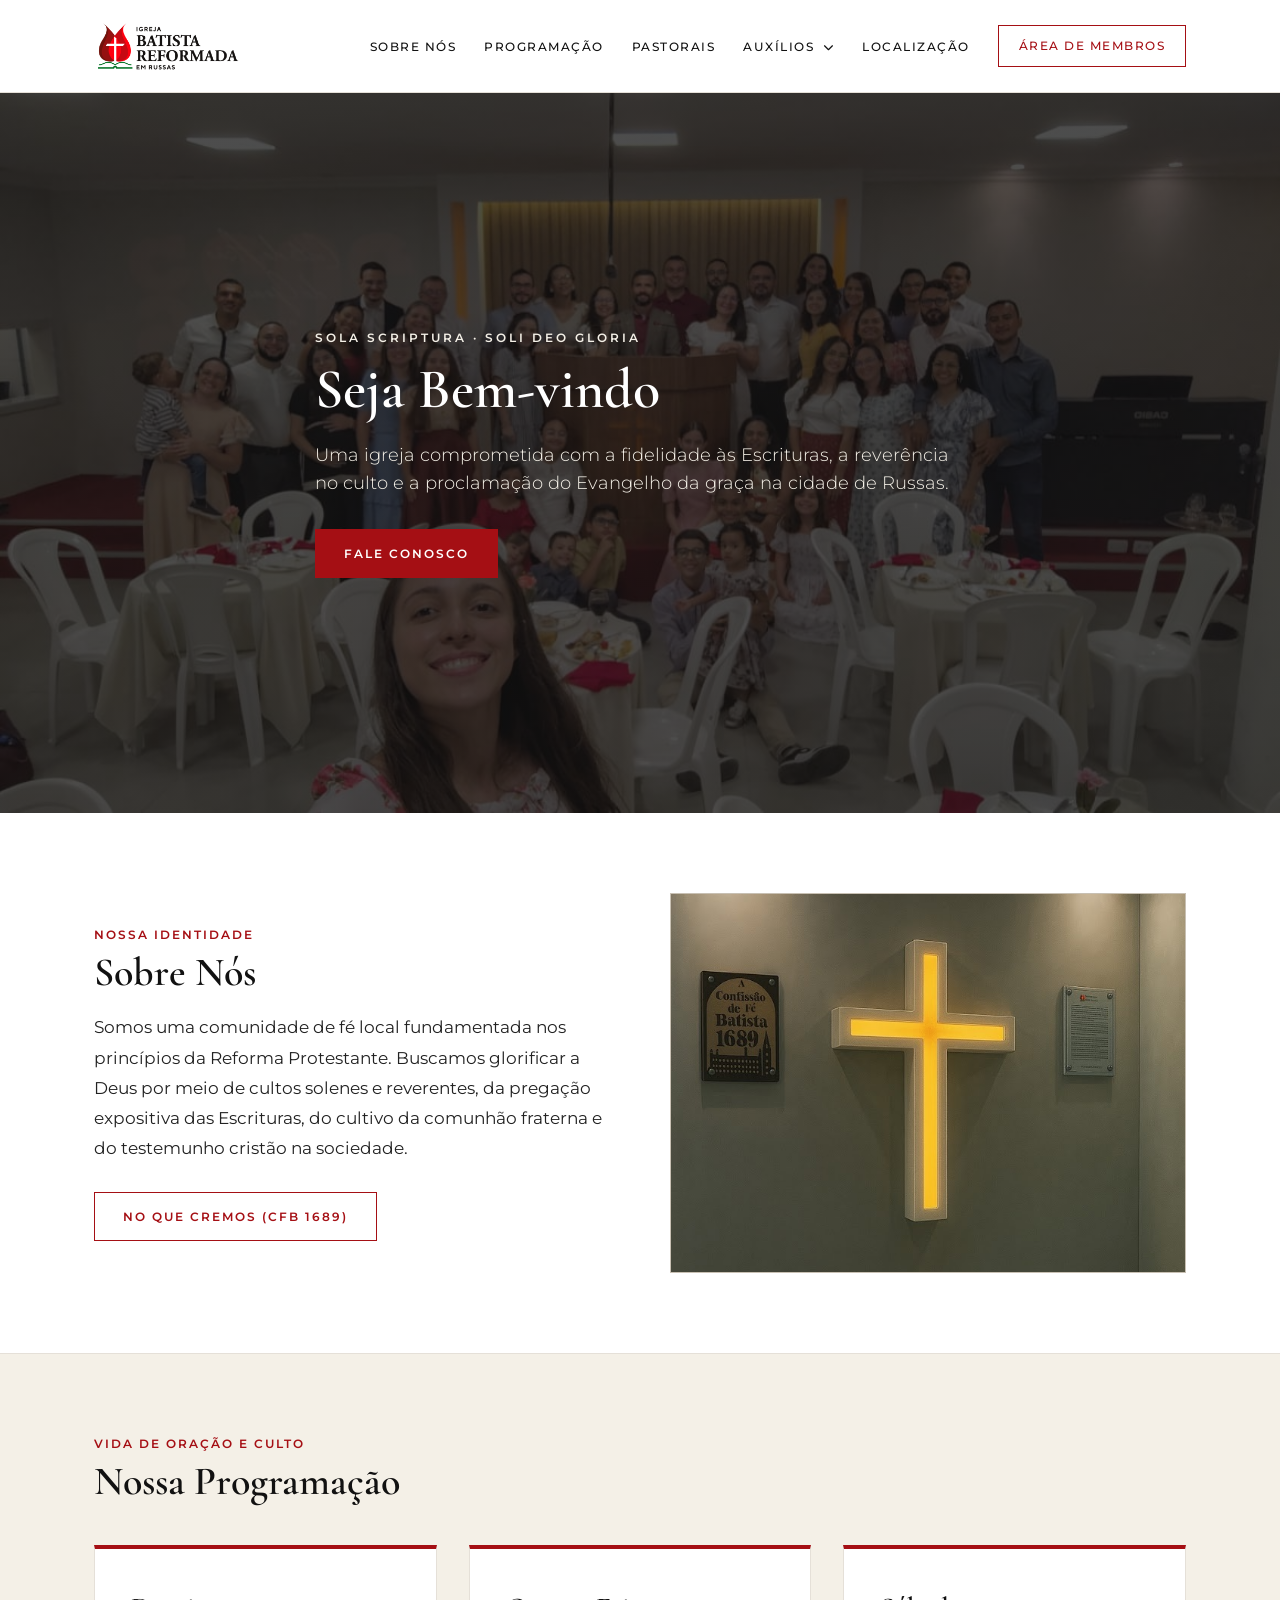
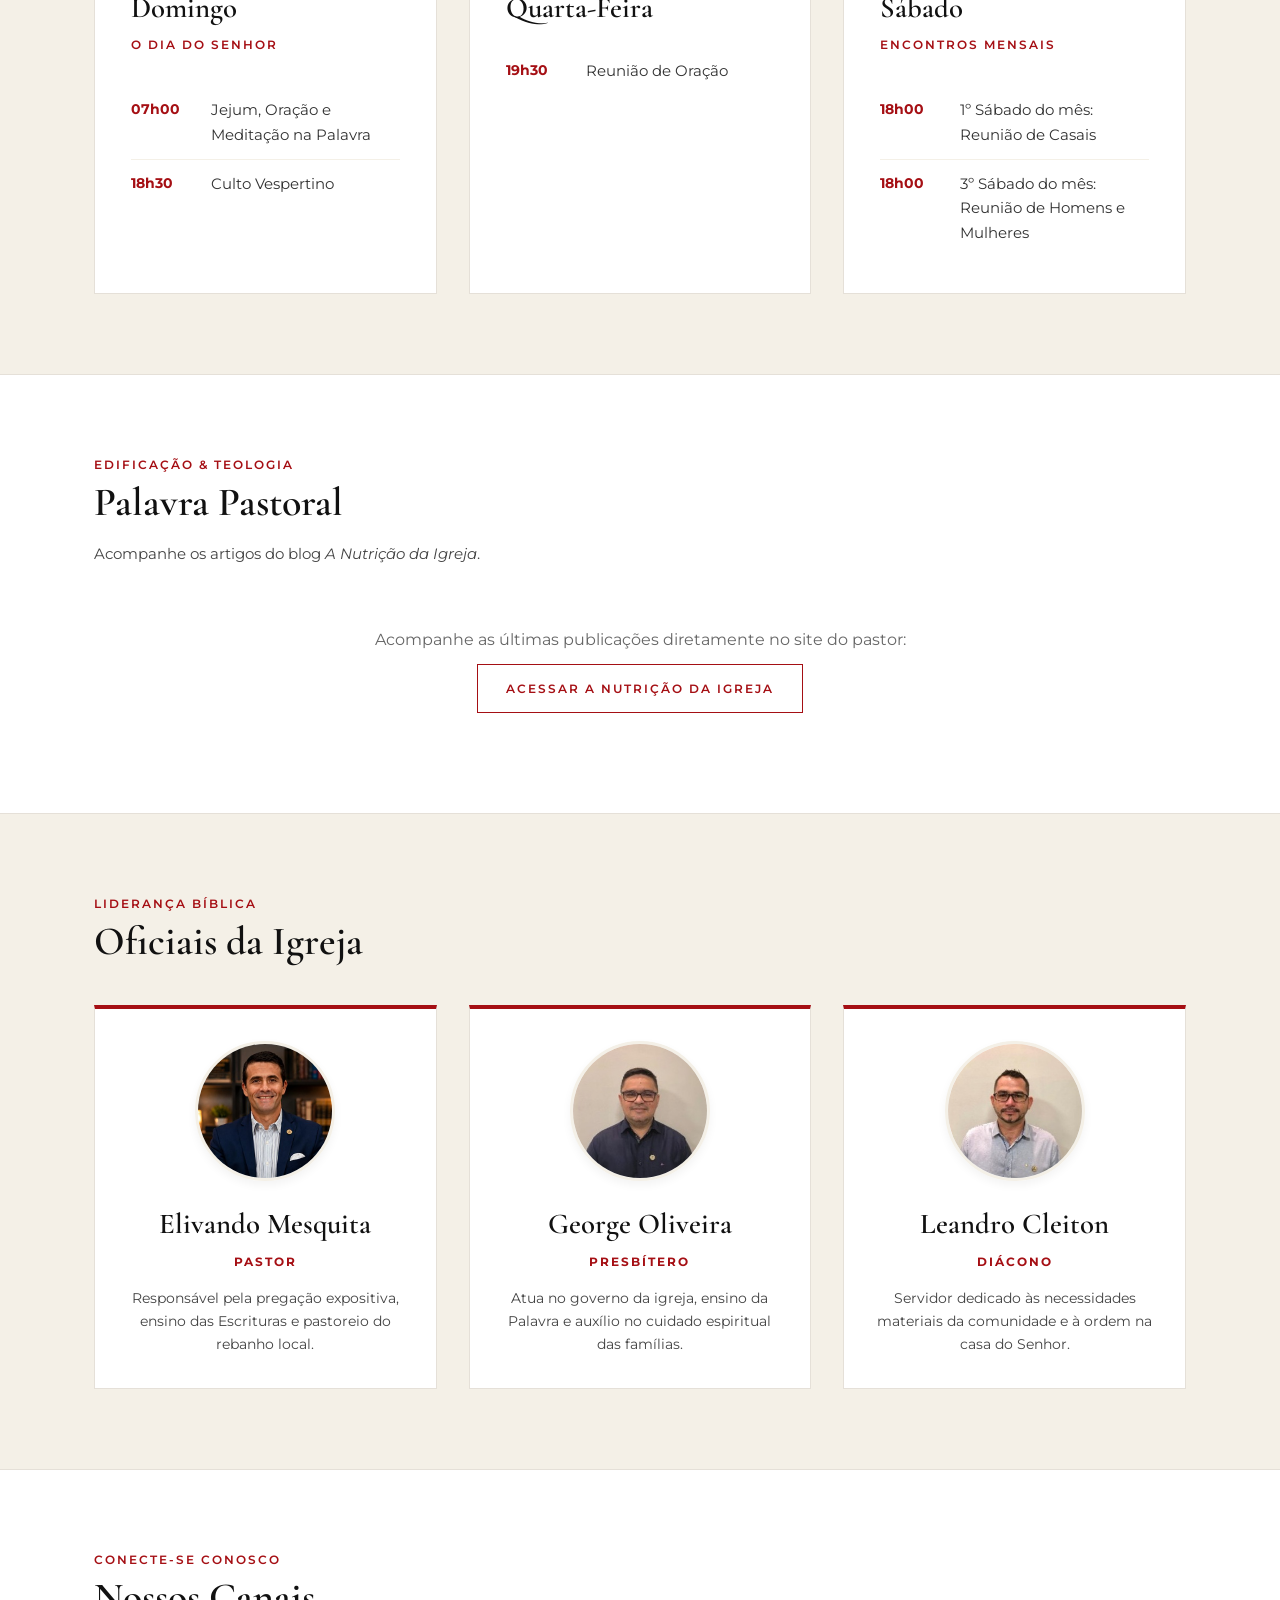
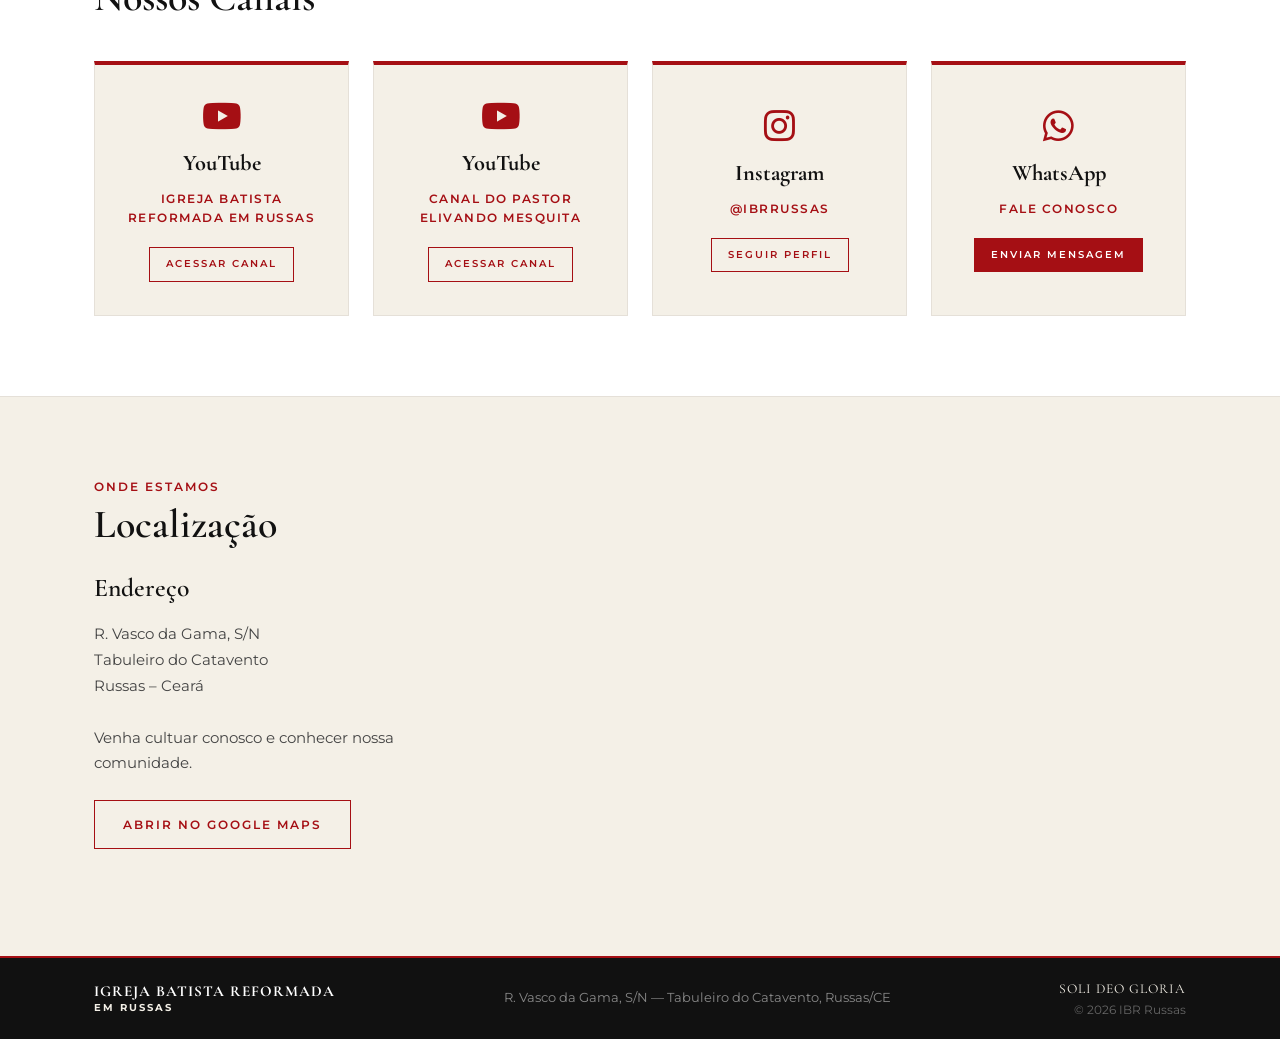
==== commit d24bbc95: "Ajustes de responsividade e correções visuais na interface, incluindo cores de texto, placeholders, " ====
--- a/site/index.html
+++ b/site/index.html
@@ -19,16 +19,20 @@
     <header>
         <div class="container header-container">
             <a href="#" class="logo">
-                <img src="img/Logo Horizontal Fonte Preta.png" alt="Logo Igreja Batista Reformada" style="height: 70px; margin-left: 12px;">
+                <img src="img/Logo Horizontal Fonte Preta.png" alt="Logo Igreja Batista Reformada" style="height: 60px;">
             </a>
 
+            <!-- Ícone Hambúrguer para Mobile -->
+            <button class="menu-toggle" id="menu-toggle" aria-label="Abrir Menu">
+                <i class="fa-solid fa-bars"></i>
+            </button>
+
             <nav>
-                <ul class="nav-links">
+                <ul class="nav-links" id="nav-links">
                     <li><a href="#sobre">Sobre Nós</a></li>
                     <li><a href="#programacao">Programação</a></li>
                     <li><a href="#blog">Pastorais</a></li>
                     
-                    <!-- Menu Suspenso: Auxílios -->
                     <li class="dropdown">
                         <a href="javascript:void(0)" class="dropdown-toggle">
                             Auxílios <i class="fa-solid fa-chevron-down" style="font-size: 0.65rem; margin-left: 4px;"></i>
@@ -377,5 +381,35 @@
                 });
         });
     </script>
+
+    <!-- SCRIPT DO MENU MOBILE -->
+    <script>
+        const menuToggle = document.getElementById('menu-toggle');
+        const navLinks = document.getElementById('nav-links');
+
+        menuToggle.addEventListener('click', () => {
+            navLinks.classList.toggle('active');
+            
+            const icon = menuToggle.querySelector('i');
+            if (navLinks.classList.contains('active')) {
+                icon.classList.remove('fa-bars');
+                icon.classList.add('fa-xmark');
+            } else {
+                icon.classList.remove('fa-xmark');
+                icon.classList.add('fa-bars');
+            }
+        });
+
+        document.querySelectorAll('.nav-links a').forEach(link => {
+            link.addEventListener('click', () => {
+                navLinks.classList.remove('active');
+                const icon = menuToggle.querySelector('i');
+                if (icon) {
+                    icon.classList.remove('fa-xmark');
+                    icon.classList.add('fa-bars');
+                }
+            });
+        });
+    </script>
 </body>
 </html>
--- a/site/style.css
+++ b/site/style.css
@@ -552,4 +552,98 @@
     color: var(--marfim);
     letter-spacing: 1px;
     display: block;
+}
+
+.nav-links a.btn-outline {
+    color: var(--vermelho-profundo);
+}
+
+.nav-links a.btn-outline:hover {
+    background-color: var(--vermelho-profundo);
+    color: var(--branco);
+}
+
+.menu-toggle {
+    display: none;
+    background: none;
+    border: none;
+    font-size: 1.5rem;
+    color: var(--preto);
+    cursor: pointer;
+    padding: 8px;
+}
+
+@media (max-width: 868px) {
+    .menu-toggle {
+        display: block;
+    }
+
+    .nav-links {
+        position: absolute;
+        top: 100%;
+        left: 0;
+        width: 100%;
+        background-color: var(--branco);
+        flex-direction: column;
+        gap: 0;
+        border-bottom: 2px solid var(--vermelho-profundo);
+        box-shadow: 0 10px 15px rgba(0,0,0,0.1);
+        max-height: 0;
+        overflow: hidden;
+        transition: max-height 0.3s ease-in-out;
+    }
+
+    .nav-links.active {
+        max-height: 500px;
+    }
+
+    .nav-links li {
+        width: 100%;
+        text-align: center;
+        border-bottom: 1px solid var(--marfim);
+    }
+
+    .nav-links a {
+        display: block;
+        padding: 14px 20px;
+    }
+
+    .dropdown-menu {
+        position: static;
+        opacity: 1;
+        visibility: visible;
+        transform: none;
+        box-shadow: none;
+        border: none;
+        background-color: var(--marfim);
+        display: none;
+    }
+
+    .dropdown:hover .dropdown-menu {
+        display: block;
+    }
+
+    .nav-btn {
+        margin: 12px auto;
+        display: inline-block;
+        width: 80%;
+    }
+
+    .hero-title {
+        font-size: 2.2rem;
+    }
+    
+    .about-grid, .location-grid {
+        grid-template-columns: 1fr;
+        gap: 32px;
+    }
+
+    .footer-compact {
+        flex-direction: column;
+        text-align: center;
+    }
+
+    .footer-right {
+        text-align: center;
+    }
 }
